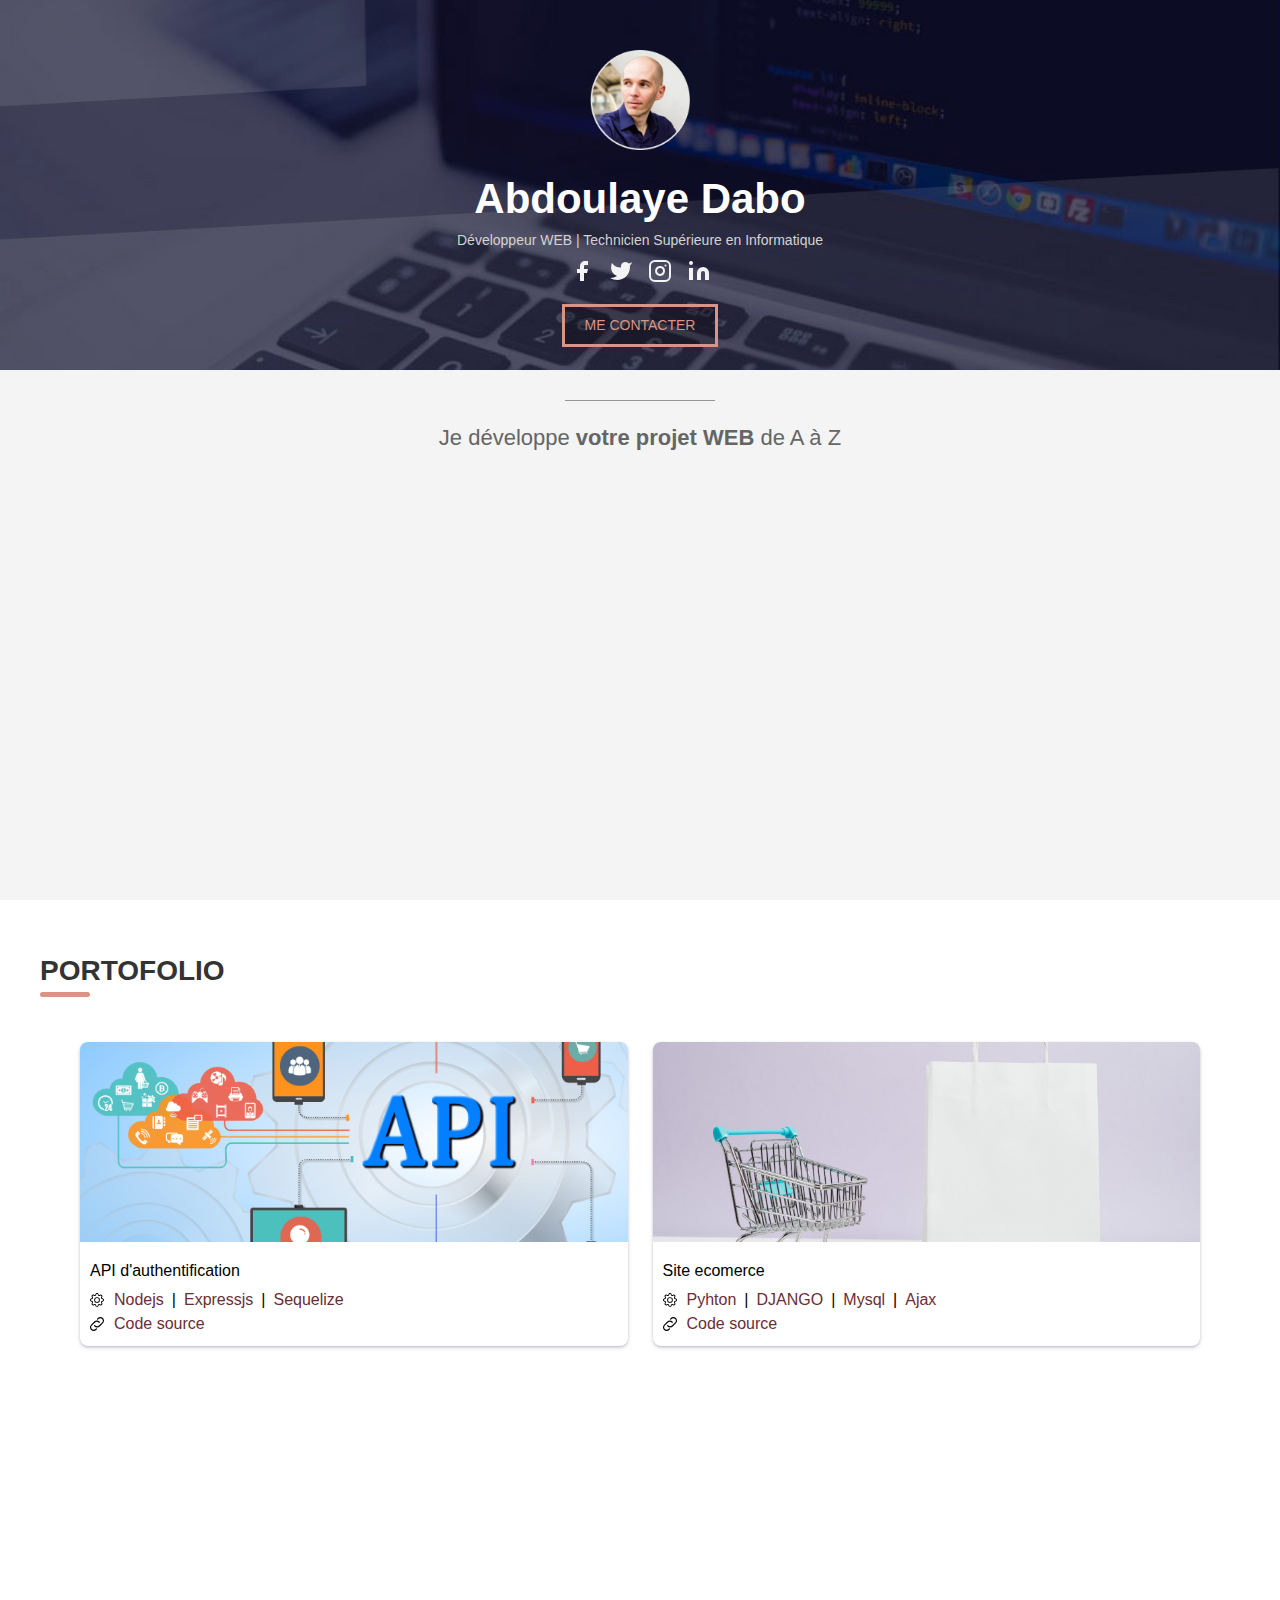
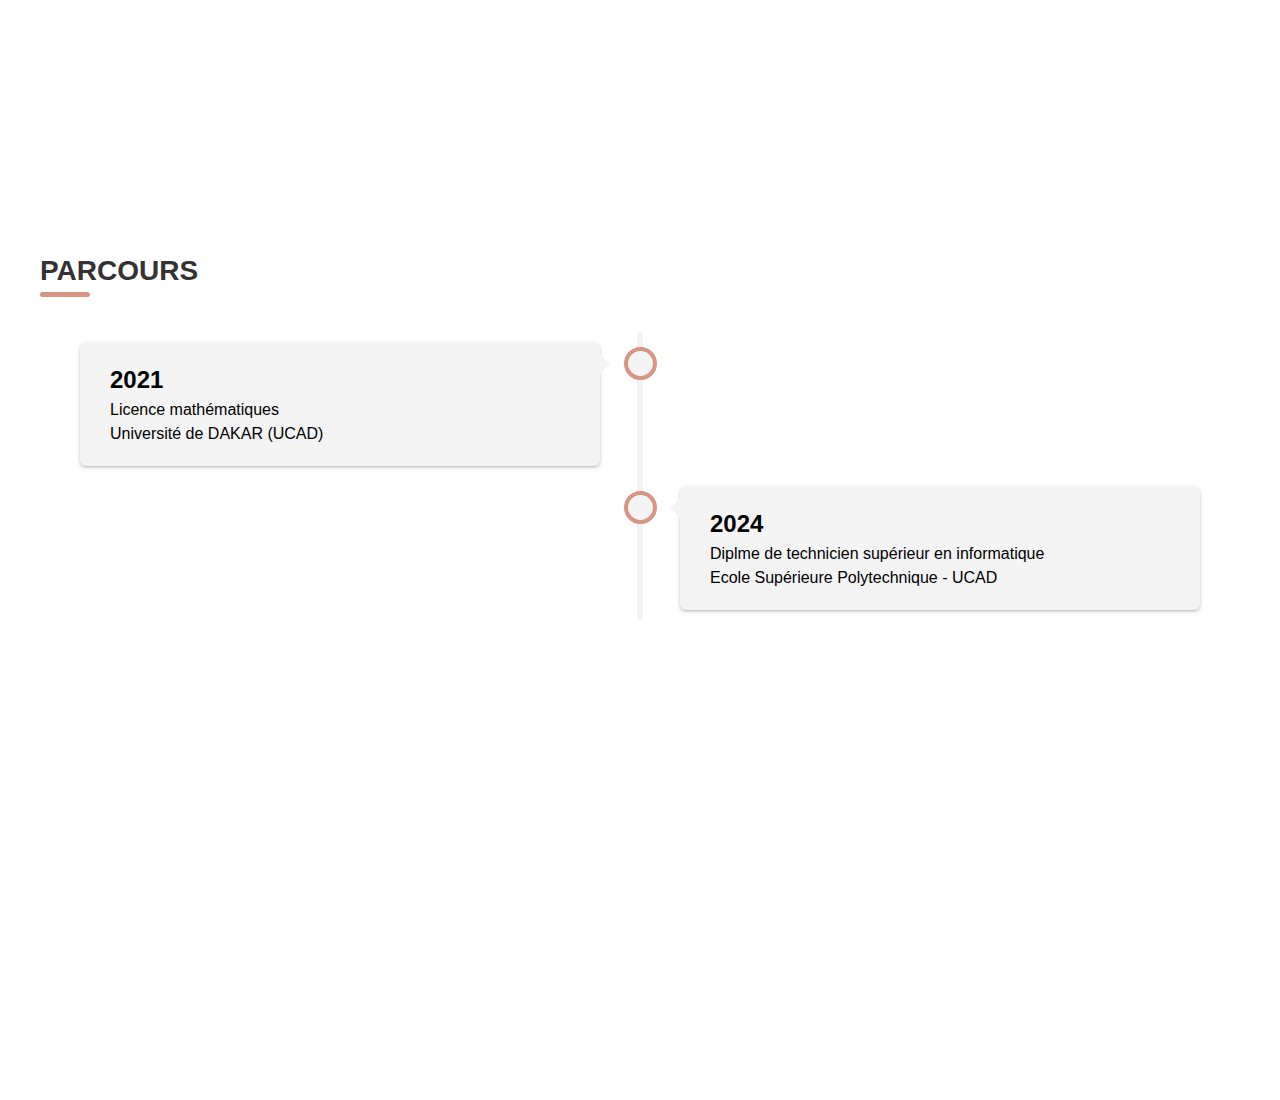
==== index.html @ 3b838804 "Initial commit" ====
<!DOCTYPE html>
<html lang="fr">

<head>
    <meta charset="UTF-8">
    <meta name="viewport" content="width=device-width, initial-scale=1.0">
    <title>Abdoulaye Dabo</title>
    <link rel="stylesheet" href="./static/css/style.css">
</head>

<body>
    <!-- COUVERTURE -->
<section id="presentation">
    <div class="cover">
        <img class="cover-profile" src="./static/images/profile.png" />
        <h2>Abdoulaye Dabo</h2>
        <p>Développeur WEB | Technicien Supérieure en Informatique</p>
        <div class="cover-link">
            <a class="link">
                <svg fill="currentColor" stroke-linecap="round" stroke-linejoin="round" stroke-width="2" class="w-5 h-5"
                    viewBox="0 0 24 24">
                    <path d="M18 2h-3a5 5 0 00-5 5v3H7v4h3v8h4v-8h3l1-4h-4V7a1 1 0 011-1h3z"></path>
                </svg>
            </a>
            <a class="link">
                <svg fill="currentColor" stroke-linecap="round" stroke-linejoin="round" stroke-width="2" class="w-5 h-5"
                    viewBox="0 0 24 24">
                    <path
                        d="M23 3a10.9 10.9 0 01-3.14 1.53 4.48 4.48 0 00-7.86 3v1A10.66 10.66 0 013 4s-4 9 5 13a11.64 11.64 0 01-7 2c9 5 20 0 20-11.5a4.5 4.5 0 00-.08-.83A7.72 7.72 0 0023 3z">
                    </path>
                </svg>
            </a>
            <a class="link">
                <svg fill="none" stroke="currentColor" stroke-linecap="round" stroke-linejoin="round" stroke-width="2"
                    class="w-5 h-5" viewBox="0 0 24 24">
                    <rect width="20" height="20" x="2" y="2" rx="5" ry="5"></rect>
                    <path d="M16 11.37A4 4 0 1112.63 8 4 4 0 0116 11.37zm1.5-4.87h.01"></path>
                </svg>
            </a>
            <a class="link">
                <svg fill="currentColor" stroke="currentColor" stroke-linecap="round" stroke-linejoin="round"
                    stroke-width="0" viewBox="0 0 24 24">
                    <path stroke="none"
                        d="M16 8a6 6 0 016 6v7h-4v-7a2 2 0 00-2-2 2 2 0 00-2 2v7h-4v-7a6 6 0 016-6zM2 9h4v12H2z"></path>
                    <circle cx="4" cy="4" r="2" stroke="none"></circle>
                </svg>
            </a>
        </div>
        <div>
            <a class="contact-button" href="mailto:abdoulayele4.dabo@ucad.edu.sn">ME
                CONTACTER</a>
        </div>
    </div>
    <div class="cover-text">
        <div class="separateur"></div>
        <p>Je développe <b>votre projet WEB</b> de A à Z</p>
    </div>
</section>

<section class="section portofolio">
    <h1>PORTOFOLIO <span class="line"></span></h1>
    <div class="card-container">
        <div class="card">
            <img  class="card-image" src="./static/images/api.png" alt="" srcset="">
            <div class="card-description">
                <p>API d'authentification</p>
                <div>
                    <svg xmlns="http://www.w3.org/2000/svg" width="16" height="16" fill="currentColor" class="bi bi-gear"
                        viewBox="0 0 16 16">
                        <path
                            d="M8 4.754a3.246 3.246 0 1 0 0 6.492 3.246 3.246 0 0 0 0-6.492zM5.754 8a2.246 2.246 0 1 1 4.492 0 2.246 2.246 0 0 1-4.492 0z" />
                        <path
                            d="M9.796 1.343c-.527-1.79-3.065-1.79-3.592 0l-.094.319a.873.873 0 0 1-1.255.52l-.292-.16c-1.64-.892-3.433.902-2.54 2.541l.159.292a.873.873 0 0 1-.52 1.255l-.319.094c-1.79.527-1.79 3.065 0 3.592l.319.094a.873.873 0 0 1 .52 1.255l-.16.292c-.892 1.64.901 3.434 2.541 2.54l.292-.159a.873.873 0 0 1 1.255.52l.094.319c.527 1.79 3.065 1.79 3.592 0l.094-.319a.873.873 0 0 1 1.255-.52l.292.16c1.64.893 3.434-.902 2.54-2.541l-.159-.292a.873.873 0 0 1 .52-1.255l.319-.094c1.79-.527 1.79-3.065 0-3.592l-.319-.094a.873.873 0 0 1-.52-1.255l.16-.292c.893-1.64-.902-3.433-2.541-2.54l-.292.159a.873.873 0 0 1-1.255-.52l-.094-.319zm-2.633.283c.246-.835 1.428-.835 1.674 0l.094.319a1.873 1.873 0 0 0 2.693 1.115l.291-.16c.764-.415 1.6.42 1.184 1.185l-.159.292a1.873 1.873 0 0 0 1.116 2.692l.318.094c.835.246.835 1.428 0 1.674l-.319.094a1.873 1.873 0 0 0-1.115 2.693l.16.291c.415.764-.42 1.6-1.185 1.184l-.291-.159a1.873 1.873 0 0 0-2.693 1.116l-.094.318c-.246.835-1.428.835-1.674 0l-.094-.319a1.873 1.873 0 0 0-2.692-1.115l-.292.16c-.764.415-1.6-.42-1.184-1.185l.159-.291A1.873 1.873 0 0 0 1.945 8.93l-.319-.094c-.835-.246-.835-1.428 0-1.674l.319-.094A1.873 1.873 0 0 0 3.06 4.377l-.16-.292c-.415-.764.42-1.6 1.185-1.184l.292.159a1.873 1.873 0 0 0 2.692-1.115l.094-.319z" />
                    </svg>
                    <ul class="">
                        <li>Nodejs</li> |
                        <li>Expressjs</li> |
                        <li>Sequelize</li>
                    </ul>
                </div>

                <div>
                    <svg xmlns="http://www.w3.org/2000/svg" id="Layer_1" data-name="Layer 1" viewBox="0 0 24 24" width="512" height="512">
                        <path
                            d="M7.835,16.17c-.23-.23-.446-.482-.641-.748-.325-.446-.227-1.072,.22-1.397,.446-.325,1.071-.227,1.397,.219,.129,.178,.274,.349,.437,.511,.803,.803,1.87,1.245,3.005,1.245s2.203-.442,3.005-1.245l5.5-5.5c1.657-1.657,1.657-4.354,0-6.011s-4.354-1.657-6.011,0l-1.058,1.058c-.391,.391-1.023,.391-1.414,0s-.391-1.023,0-1.414l1.058-1.058c2.437-2.438,6.402-2.438,8.839,0,2.437,2.437,2.437,6.402,0,8.839l-5.5,5.5c-1.18,1.181-2.75,1.831-4.419,1.831s-3.239-.65-4.418-1.83Zm-1.582,7.83c1.67,0,3.239-.65,4.419-1.831l1.058-1.058c.391-.39,.391-1.023,0-1.414-.39-.391-1.023-.39-1.414,0l-1.059,1.058c-.803,.803-1.87,1.245-3.005,1.245s-2.202-.442-3.005-1.245-1.245-1.87-1.245-3.005,.442-2.203,1.245-3.005l5.5-5.5c.803-.803,1.87-1.245,3.005-1.245s2.203,.442,3.005,1.245c.16,.161,.306,.332,.436,.51,.324,.447,.949,.547,1.397,.221,.447-.325,.546-.95,.221-1.397-.19-.262-.405-.513-.639-.747-1.181-1.182-2.751-1.832-4.42-1.832s-3.239,.65-4.419,1.831L1.834,13.331C.653,14.511,.003,16.081,.003,17.75c0,1.669,.65,3.239,1.831,4.419,1.18,1.181,2.749,1.831,4.419,1.831Z" />
                    </svg>
                    <a href="https://github.com/abdoulayeDABO/expressjs_authentication_api_starter.git">Code source</a>
                </div>
                
                
            </div>
        </div>

        <div class="card">
            <img class="card-image" src="./static/images/ecomerce.jpg" alt="" srcset="">
            <div class="card-description">
                <p>Site ecomerce</p>
                <div>
                    <svg xmlns="http://www.w3.org/2000/svg" width="16" height="16" fill="currentColor" class="bi bi-gear"
                        viewBox="0 0 16 16">
                        <path
                            d="M8 4.754a3.246 3.246 0 1 0 0 6.492 3.246 3.246 0 0 0 0-6.492zM5.754 8a2.246 2.246 0 1 1 4.492 0 2.246 2.246 0 0 1-4.492 0z" />
                        <path
                            d="M9.796 1.343c-.527-1.79-3.065-1.79-3.592 0l-.094.319a.873.873 0 0 1-1.255.52l-.292-.16c-1.64-.892-3.433.902-2.54 2.541l.159.292a.873.873 0 0 1-.52 1.255l-.319.094c-1.79.527-1.79 3.065 0 3.592l.319.094a.873.873 0 0 1 .52 1.255l-.16.292c-.892 1.64.901 3.434 2.541 2.54l.292-.159a.873.873 0 0 1 1.255.52l.094.319c.527 1.79 3.065 1.79 3.592 0l.094-.319a.873.873 0 0 1 1.255-.52l.292.16c1.64.893 3.434-.902 2.54-2.541l-.159-.292a.873.873 0 0 1 .52-1.255l.319-.094c1.79-.527 1.79-3.065 0-3.592l-.319-.094a.873.873 0 0 1-.52-1.255l.16-.292c.893-1.64-.902-3.433-2.541-2.54l-.292.159a.873.873 0 0 1-1.255-.52l-.094-.319zm-2.633.283c.246-.835 1.428-.835 1.674 0l.094.319a1.873 1.873 0 0 0 2.693 1.115l.291-.16c.764-.415 1.6.42 1.184 1.185l-.159.292a1.873 1.873 0 0 0 1.116 2.692l.318.094c.835.246.835 1.428 0 1.674l-.319.094a1.873 1.873 0 0 0-1.115 2.693l.16.291c.415.764-.42 1.6-1.185 1.184l-.291-.159a1.873 1.873 0 0 0-2.693 1.116l-.094.318c-.246.835-1.428.835-1.674 0l-.094-.319a1.873 1.873 0 0 0-2.692-1.115l-.292.16c-.764.415-1.6-.42-1.184-1.185l.159-.291A1.873 1.873 0 0 0 1.945 8.93l-.319-.094c-.835-.246-.835-1.428 0-1.674l.319-.094A1.873 1.873 0 0 0 3.06 4.377l-.16-.292c-.415-.764.42-1.6 1.185-1.184l.292.159a1.873 1.873 0 0 0 2.692-1.115l.094-.319z" />
                    </svg>
                    <ul class="">
                        <li>Pyhton</li> |
                        <li>DJANGO</li> |
                        <li>Mysql</li>|
                        <li>Ajax</li>
                    </ul>
                </div>
        
                <div>
                    <svg xmlns="http://www.w3.org/2000/svg" id="Layer_1" data-name="Layer 1" viewBox="0 0 24 24" width="512"
                        height="512">
                        <path
                            d="M7.835,16.17c-.23-.23-.446-.482-.641-.748-.325-.446-.227-1.072,.22-1.397,.446-.325,1.071-.227,1.397,.219,.129,.178,.274,.349,.437,.511,.803,.803,1.87,1.245,3.005,1.245s2.203-.442,3.005-1.245l5.5-5.5c1.657-1.657,1.657-4.354,0-6.011s-4.354-1.657-6.011,0l-1.058,1.058c-.391,.391-1.023,.391-1.414,0s-.391-1.023,0-1.414l1.058-1.058c2.437-2.438,6.402-2.438,8.839,0,2.437,2.437,2.437,6.402,0,8.839l-5.5,5.5c-1.18,1.181-2.75,1.831-4.419,1.831s-3.239-.65-4.418-1.83Zm-1.582,7.83c1.67,0,3.239-.65,4.419-1.831l1.058-1.058c.391-.39,.391-1.023,0-1.414-.39-.391-1.023-.39-1.414,0l-1.059,1.058c-.803,.803-1.87,1.245-3.005,1.245s-2.202-.442-3.005-1.245-1.245-1.87-1.245-3.005,.442-2.203,1.245-3.005l5.5-5.5c.803-.803,1.87-1.245,3.005-1.245s2.203,.442,3.005,1.245c.16,.161,.306,.332,.436,.51,.324,.447,.949,.547,1.397,.221,.447-.325,.546-.95,.221-1.397-.19-.262-.405-.513-.639-.747-1.181-1.182-2.751-1.832-4.42-1.832s-3.239,.65-4.419,1.831L1.834,13.331C.653,14.511,.003,16.081,.003,17.75c0,1.669,.65,3.239,1.831,4.419,1.18,1.181,2.749,1.831,4.419,1.831Z" />
                    </svg>
                    <a href="">Code source</a>
                </div>
        
        
            </div>
        </div>

    </div>
</section>


<section class="section">
    <h1>PARCOURS <span class="line"></span></h1>
    <div class="timeline parcours">
        <div class="container left">
            <div class="content">
                <h2>2021</h2>
                <p>Licence mathématiques</p>
                <p>Université de DAKAR (UCAD)</p>
            </div>
        </div>
        <div class="container right">
            <div class="content">
                <h2>2024</h2>
                <p>Diplme de technicien supérieur en informatique </p>
                <p>Ecole Supérieure Polytechnique - UCAD</p>
            </div>
        </div>
    </div>
</section>


    <script src="./static/js/script.js"></script>

</body>

</html>
---- static/css/style.css ----
* {
    box-sizing: border-box;
    margin: 0px;
    padding: 0px;
}

li {
    list-style-type: none;
}

a {
    text-decoration: none;
    ;
}

:root {
    --color1: #D89584;
    --color2: #F4F4F4;
    --color3: #B30089;
    --color4: #6a2e35;
}

body {
    margin: 0;
    font-family: Arial;
    line-height: 1.5;
}

#presentation {
    background-color: var(--color2);
    min-height: 100vh;
}

div.cover {
    background: url(../images/cover_overlay.png) no-repeat center/100% 100%, url(../images/cover.jpg) no-repeat center/cover;
    height: 370px;
    position: relative;
    text-align: center;
}

img.cover-profile {
    height: 100px;
    margin-top: 50px;
}

.cover h2 {
    color: white;
    text-align: center;
    font-size: 42px;
    margin-top: 10px;
    margin-bottom: 0px;
}

div.cover p {
    color: lightgray;
    text-align: center;
    /* margin-top: 8px; */
    font-size: 14px;
}


div.cover-contact {
    /* background-color: #FF000080; */
    position: absolute;
    top: 20px;
    left: 10px;
    border-left: 4px solid var(--color1);
    padding-left: 8px;
}

div.cover-contact p {
    text-align: left;
    margin-top: 0px;
    margin-bottom: 0px;
}

div.cover-contact p:first-child {
    margin-bottom: 14px;
}

div.cover-contact * {
    color: white;
    font-size: 14px;
}

a.contact-button {
    color: var(--color1);
    border: 3px solid var(--color1);
    padding: 8px 20px;
    text-decoration: none;
    background-color: #00000040;
    display: inline-block;
    margin-top: 14px;
    font-size: 14px;
}

a.contact-button:hover {
    color: white;
    border: 3px solid white;
}



div.separateur {
    background-color: #979797;
    height: 1px;
    width: 150px;
    position: relative;
    left: 50%;
    margin-left: -75px;
    margin-bottom: 20px;
}

div.cover-text {
    padding-left: 40px;
    padding-right: 40px;
    padding-top: 30px;
    padding-bottom: 30px;
    overflow: auto;
}

div.cover-text p {
    font-size: 22px;
    color: #656565;
    text-align: center;
    max-width: 450px;
    margin-left: auto;
    margin-right: auto;
}

.cover-link {
    justify-content: center;
    gap: 15px;
    display: flex;
    margin-top: 8px;
}

.link svg {
    height: 24px;
    width: 24px;
    color: var(--color2);
}


.section {
    padding-left: 40px;
    padding-right: 40px;
    padding-top: 50px;
    padding-bottom: 30px;
    min-height: 100vh;
}

/* section portofolio */
section h1 {
    font-size: 28px;
    font-weight: bold;
    position: relative;
    color: #333;
    text-align: left;
    margin-bottom: 40px;
}

section .line {
    position: absolute;
    height: 5px;
    width: 50px;
    background-color: var(--color1);
    left: 0px;
    bottom: -5px;
    border-radius: 4px;
}

.card-container {
    display: flex;
    flex-direction: row;
    align-items: center;
    justify-content: center;
    gap: 25px;
    padding: 10px 40px;
}

.card {
    border-radius: 8px;
    box-shadow: rgba(50, 50, 93, 0.25) 0px 2px 5px -1px, rgba(0, 0, 0, 0.3) 0px 1px 3px -1px;
    overflow: hidden;
    flex: 1 1 50%;
}

.card-image {
    width: 100%;
    height: 200px;
    object-fit: cover;
}

.card-description {
    padding: 10px;
}

.card-description div {
    display: flex;
    align-items: center;
    gap: 10px;
}

.card-description p {
    margin-bottom: 5px;
}

.card-description ul {
    display: flex;
    gap: 8px;
}

.card-description ul li {
    color: var(--color4)
}

.card-description a {
    color: var(--color4);
    transition: all ease-in-out 0.2s;
}

svg {
    height: 14px;
    width: 14px;
}

/* section parcours*/

/* The actual timeline (the vertical ruler) */
.timeline {
    position: relative;
    max-width: 1200px;
    margin: 0 auto;
}

/* The actual timeline (the vertical ruler) */
.timeline::after {
    content: '';
    position: absolute;
    width: 6px;
    background-color: var(--color2);
    top: 0;
    bottom: 0;
    left: 50%;
    margin-left: -3px;
}

/* Container around content */
.container {
    padding: 10px 40px;
    position: relative;
    background-color: inherit;
    width: 50%;
}

/* The circles on the timeline */
.container::after {
    content: '';
    position: absolute;
    width: 25px;
    height: 25px;
    right: -17px;
    background-color: var(--color2);
    border: 4px solid var(--color1);
    top: 15px;
    border-radius: 50%;
    z-index: 1;
}

/* Place the container to the left */
.left {
    left: 0;
}

/* Place the container to the right */
.right {
    left: 50%;
}

/* Add arrows to the left container (pointing right) */
.left::before {
    content: " ";
    height: 0;
    position: absolute;
    top: 22px;
    width: 0;
    z-index: 1;
    right: 30px;
    border: medium solid var(--color2);
    border-width: 10px 0 10px 10px;
    border-color: transparent transparent transparent var(--color2);
}

/* Add arrows to the right container (pointing left) */
.right::before {
    content: " ";
    height: 0;
    position: absolute;
    top: 22px;
    width: 0;
    z-index: 1;
    left: 30px;
    border: medium solid var(--color2);
    border-width: 10px 10px 10px 0;
    border-color: transparent var(--color2) transparent transparent;
}

/* Fix the circle for containers on the right side */
.right::after {
    left: -16px;
}

/* The actual content */
.content {
    padding: 20px 30px;
    background-color: var(--color2);
    position: relative;
    border-radius: 6px;
    box-shadow: rgba(50, 50, 93, 0.25) 0px 2px 5px -1px, rgba(0, 0, 0, 0.3) 0px 1px 3px -1px;
}

/* Media queries - Responsive timeline on screens less than 600px wide */
@media screen and (max-width: 600px) {

    /* section parcours */
    /* Place the timelime to the left */
    .timeline::after {
        left: 31px;
    }

    /* Full-width containers */
    .container {
        width: 100%;
        padding-left: 70px;
        padding-right: 0px;
    }

    /* Make sure that all arrows are pointing leftwards */
    .container::before {
        left: 60px;
        border: medium solid var(--color2);
        border-width: 10px 10px 10px 0;
        border-color: transparent var(--color2) transparent transparent;
    }

    /* Make sure all circles are at the same spot */
    .left::after,
    .right::after {
        left: 15px;
    }

    /* Make all right containers behave like the left ones */
    .right {
        left: 0%;
    }
}


/* Media queries - Responsive timeline on screens less than 768px wide */
@media screen and (max-width: 768px) {

    /* section portofolio */
    .card-container {
        display: flex;
        flex-direction: column;
        padding: 10px 10px;
    }

    .card {
        width: 100%;
    }

}
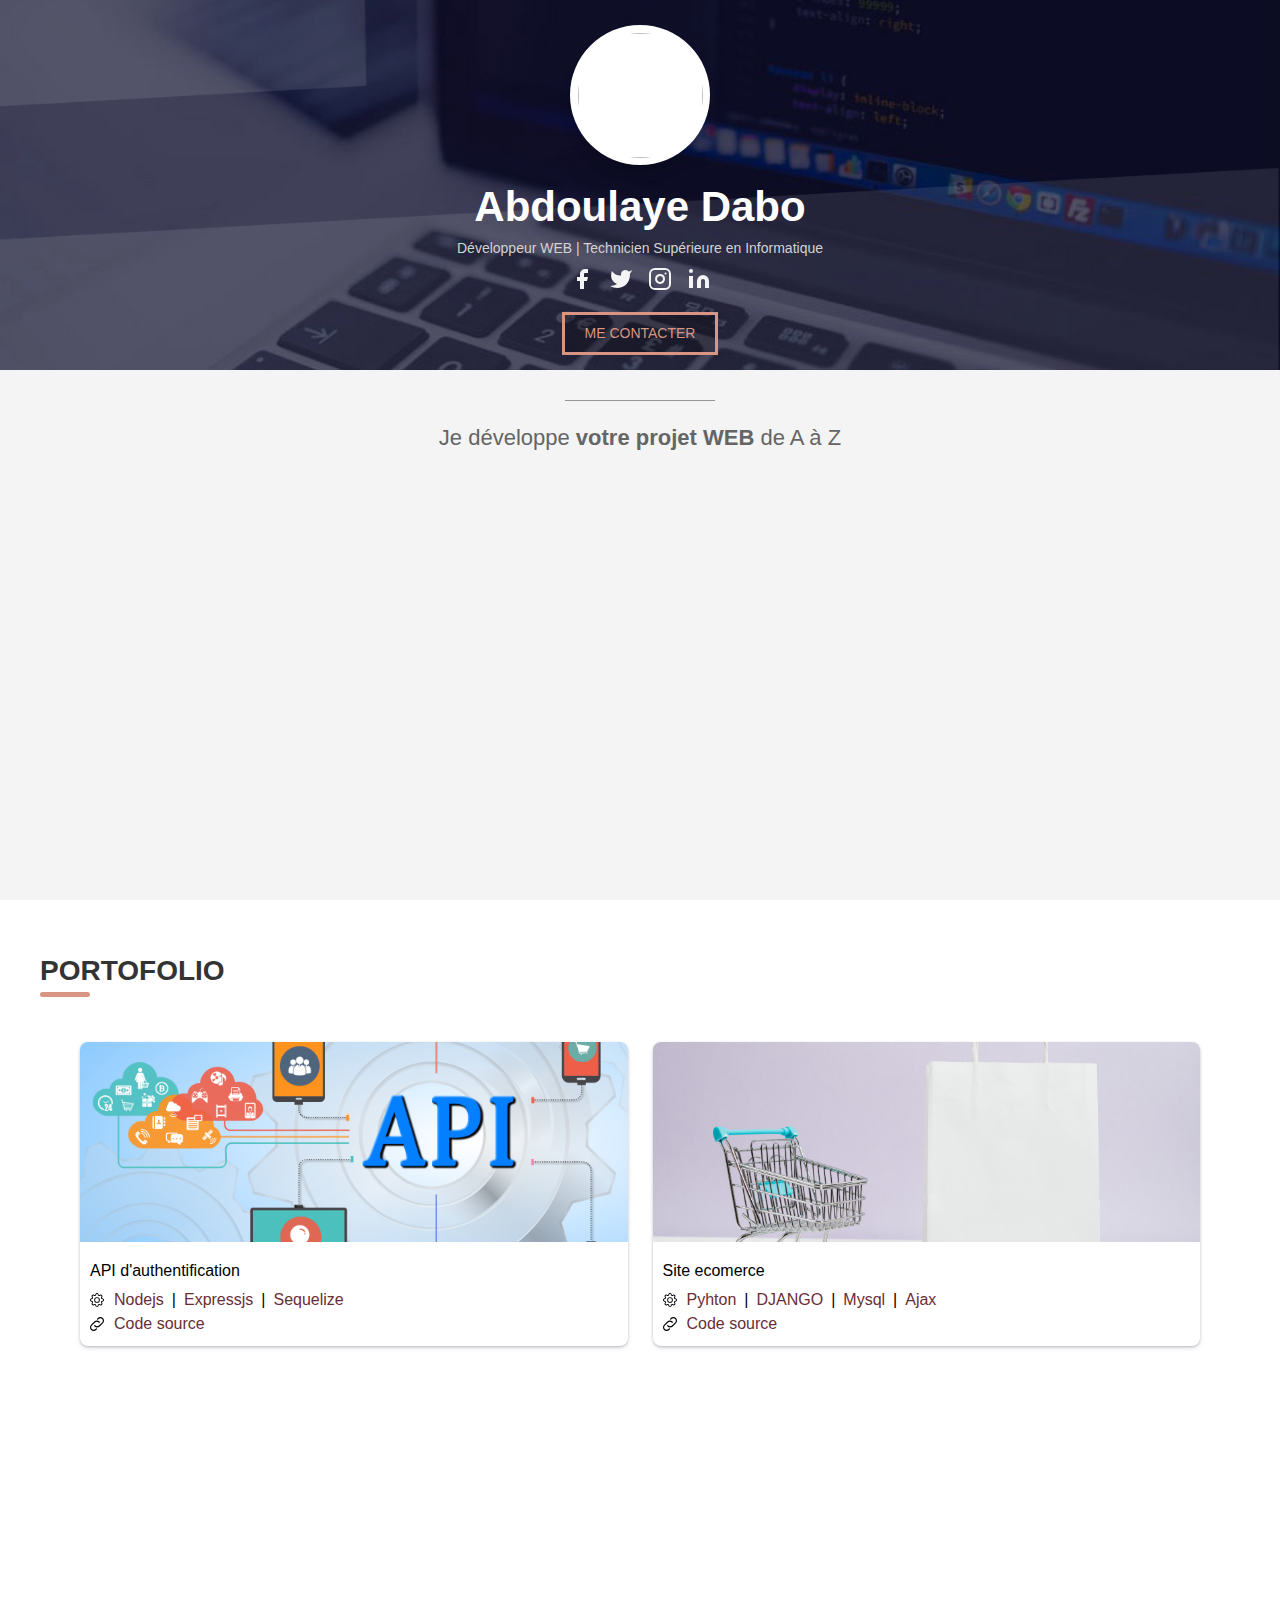
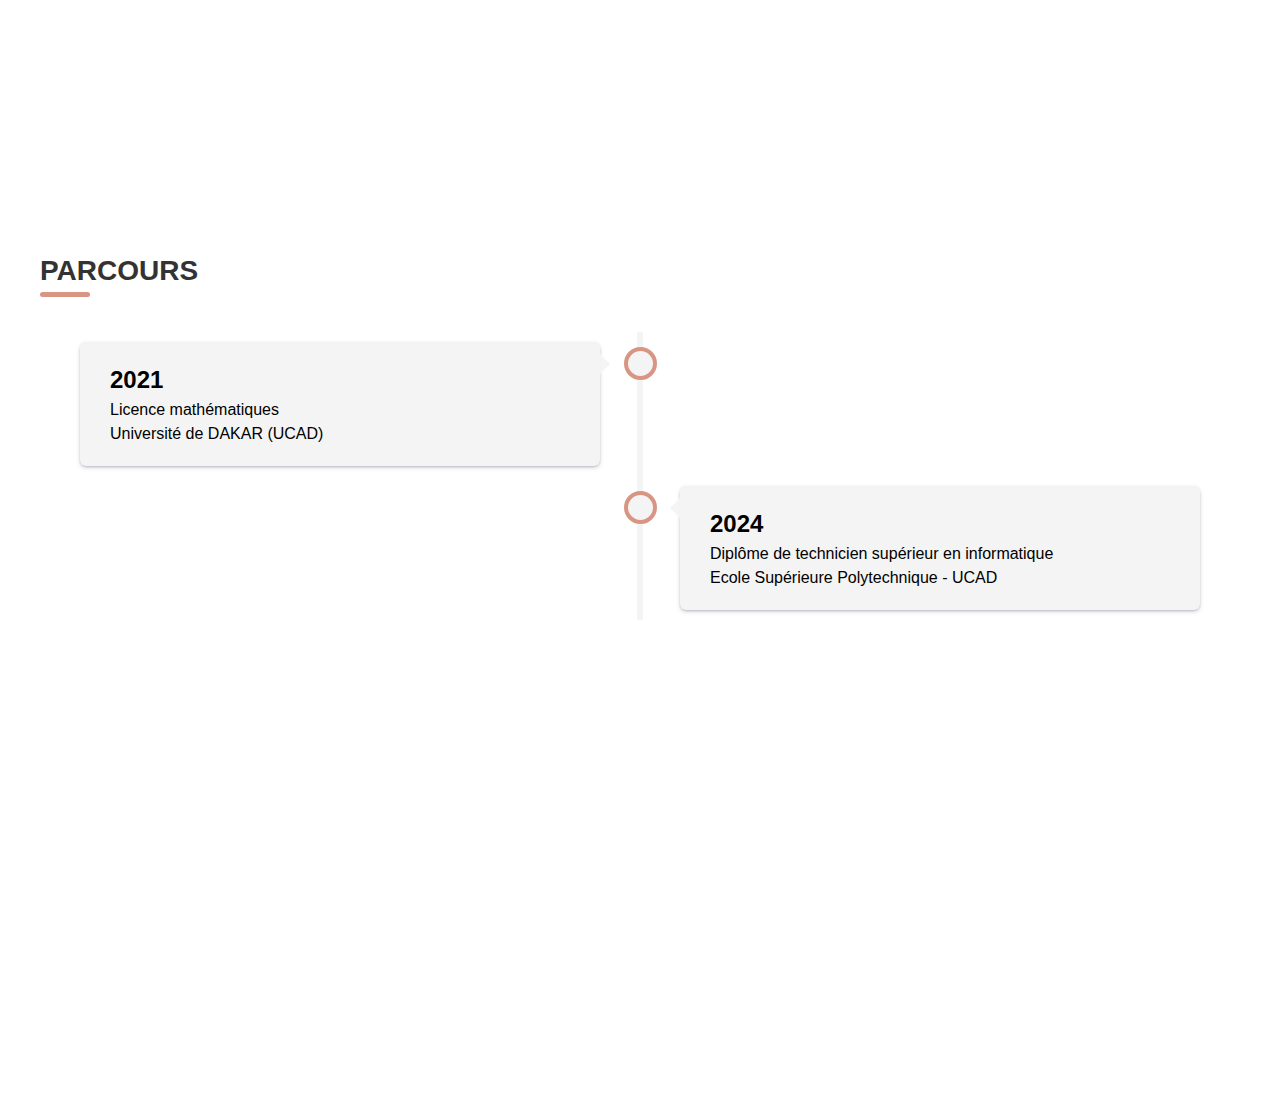
==== commit 4e368324: "Initial commit" ====
--- a/index.html
+++ b/index.html
@@ -12,7 +12,9 @@
     <!-- COUVERTURE -->
 <section id="presentation">
     <div class="cover">
-        <img class="cover-profile" src="./static/images/profile.png" />
+        <div class="cover-profile">
+            <img src="./static/images/profile.jpg" />
+        </div>
         <h2>Abdoulaye Dabo</h2>
         <p>Développeur WEB | Technicien Supérieure en Informatique</p>
         <div class="cover-link">
@@ -141,7 +143,7 @@
         <div class="container right">
             <div class="content">
                 <h2>2024</h2>
-                <p>Diplme de technicien supérieur en informatique </p>
+                <p>Diplôme de technicien supérieur en informatique </p>
                 <p>Ecole Supérieure Polytechnique - UCAD</p>
             </div>
         </div>
--- a/static/css/style.css
+++ b/static/css/style.css
@@ -38,9 +38,22 @@
     text-align: center;
 }
 
-img.cover-profile {
-    height: 100px;
-    margin-top: 50px;
+div.cover-profile {
+    height: 140px;
+    width: 140px;
+    border-radius: 50%;
+    margin-top: 25px;
+    display: inline-block;
+    padding: 0.5rem;
+    background-color: #ffffff;
+    box-shadow: 0 10px 15px -3px rgba(0, 0, 0, 0.1), 0 4px 6px -2px rgba(0, 0, 0, 0.05);
+
+}
+
+div.cover-profile>img {
+    height: 125px;
+    width: 125px;
+    border-radius: 50%;
 }
 
 .cover h2 {
@@ -371,5 +384,4 @@
         width: 100%;
     }
 
-}
-
+}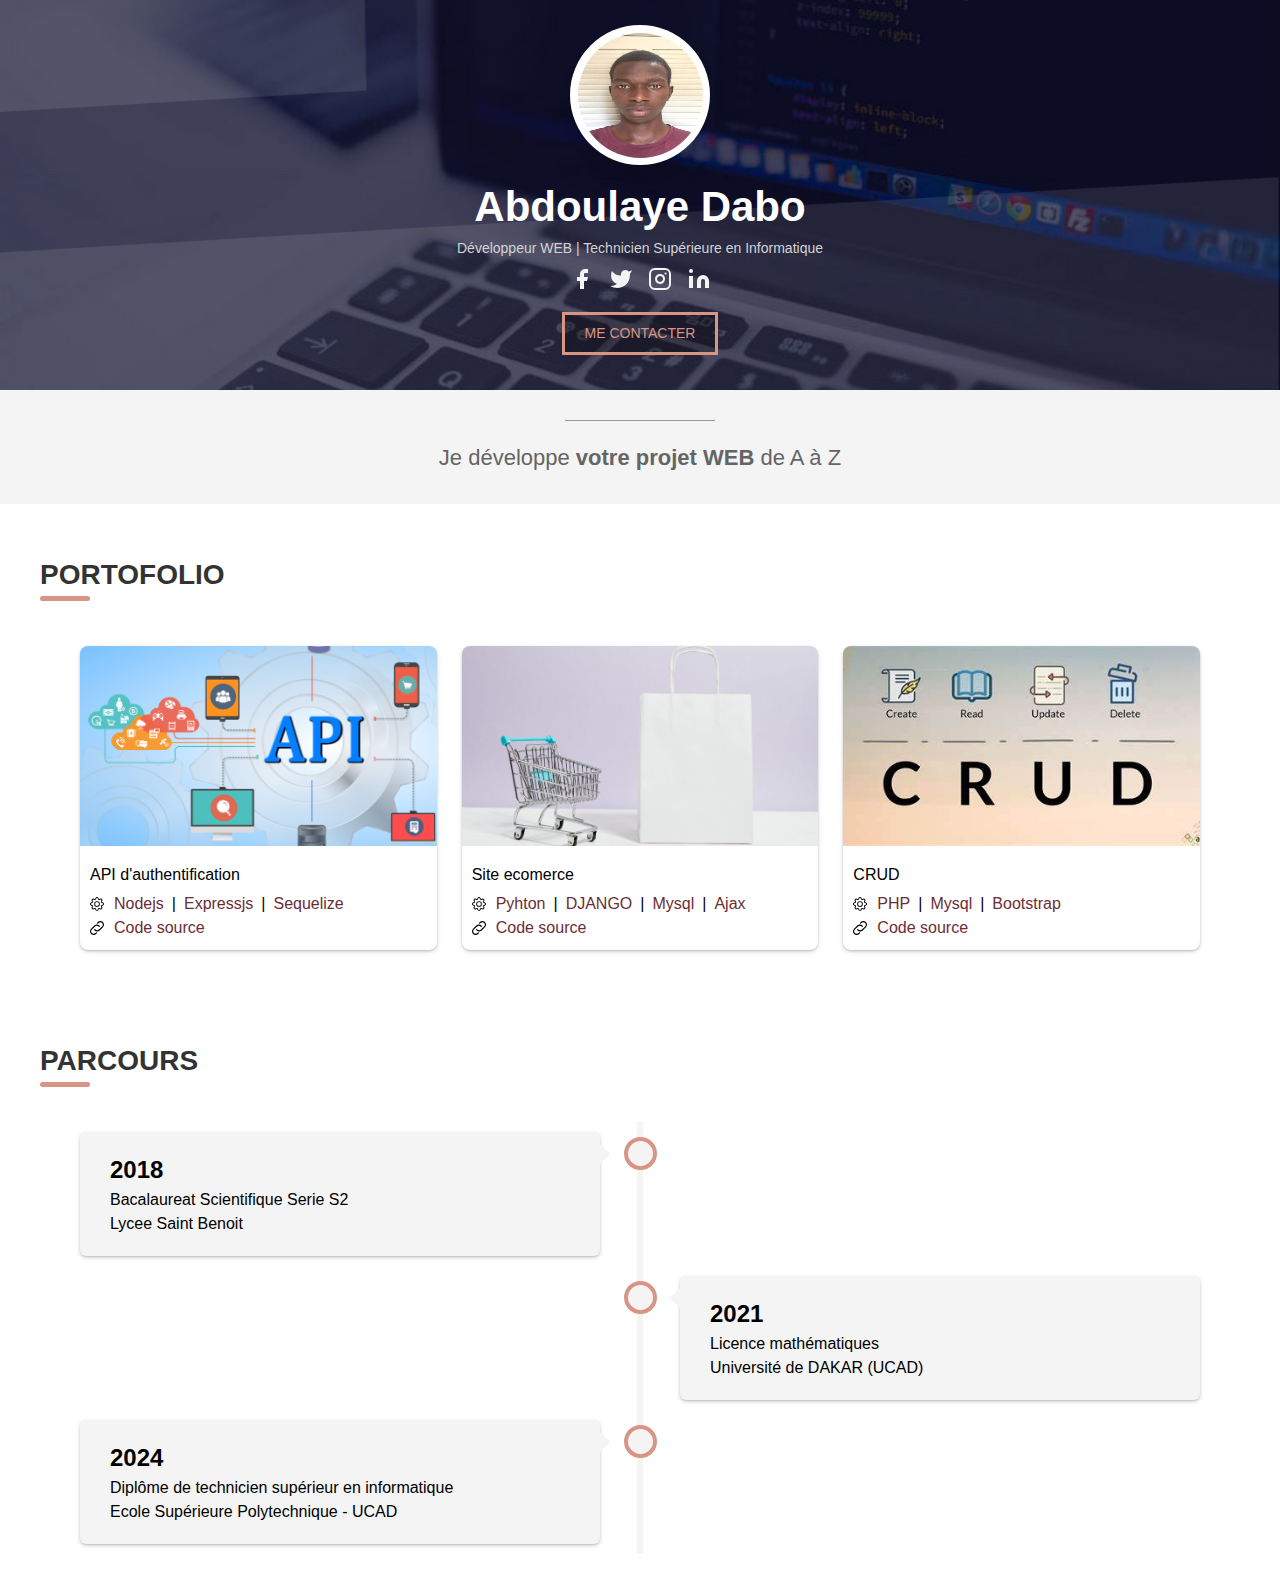
==== commit a4543eeb: "commit2" ====
--- a/index.html
+++ b/index.html
@@ -126,6 +126,38 @@
             </div>
         </div>
 
+        <div class="card">
+            <img class="card-image" src="./static/images/crud.jpeg" alt="" srcset="">
+            <div class="card-description">
+                <p>CRUD</p>
+                <div>
+                    <svg xmlns="http://www.w3.org/2000/svg" width="16" height="16" fill="currentColor" class="bi bi-gear"
+                        viewBox="0 0 16 16">
+                        <path
+                            d="M8 4.754a3.246 3.246 0 1 0 0 6.492 3.246 3.246 0 0 0 0-6.492zM5.754 8a2.246 2.246 0 1 1 4.492 0 2.246 2.246 0 0 1-4.492 0z" />
+                        <path
+                            d="M9.796 1.343c-.527-1.79-3.065-1.79-3.592 0l-.094.319a.873.873 0 0 1-1.255.52l-.292-.16c-1.64-.892-3.433.902-2.54 2.541l.159.292a.873.873 0 0 1-.52 1.255l-.319.094c-1.79.527-1.79 3.065 0 3.592l.319.094a.873.873 0 0 1 .52 1.255l-.16.292c-.892 1.64.901 3.434 2.541 2.54l.292-.159a.873.873 0 0 1 1.255.52l.094.319c.527 1.79 3.065 1.79 3.592 0l.094-.319a.873.873 0 0 1 1.255-.52l.292.16c1.64.893 3.434-.902 2.54-2.541l-.159-.292a.873.873 0 0 1 .52-1.255l.319-.094c1.79-.527 1.79-3.065 0-3.592l-.319-.094a.873.873 0 0 1-.52-1.255l.16-.292c.893-1.64-.902-3.433-2.541-2.54l-.292.159a.873.873 0 0 1-1.255-.52l-.094-.319zm-2.633.283c.246-.835 1.428-.835 1.674 0l.094.319a1.873 1.873 0 0 0 2.693 1.115l.291-.16c.764-.415 1.6.42 1.184 1.185l-.159.292a1.873 1.873 0 0 0 1.116 2.692l.318.094c.835.246.835 1.428 0 1.674l-.319.094a1.873 1.873 0 0 0-1.115 2.693l.16.291c.415.764-.42 1.6-1.185 1.184l-.291-.159a1.873 1.873 0 0 0-2.693 1.116l-.094.318c-.246.835-1.428.835-1.674 0l-.094-.319a1.873 1.873 0 0 0-2.692-1.115l-.292.16c-.764.415-1.6-.42-1.184-1.185l.159-.291A1.873 1.873 0 0 0 1.945 8.93l-.319-.094c-.835-.246-.835-1.428 0-1.674l.319-.094A1.873 1.873 0 0 0 3.06 4.377l-.16-.292c-.415-.764.42-1.6 1.185-1.184l.292.159a1.873 1.873 0 0 0 2.692-1.115l.094-.319z" />
+                    </svg>
+                    <ul class="">
+                        <li>PHP</li> |
+                        <li>Mysql</li>|
+                        <li>Bootstrap</li>
+                    </ul>
+                </div>
+        
+                <div>
+                    <svg xmlns="http://www.w3.org/2000/svg" id="Layer_1" data-name="Layer 1" viewBox="0 0 24 24" width="512"
+                        height="512">
+                        <path
+                            d="M7.835,16.17c-.23-.23-.446-.482-.641-.748-.325-.446-.227-1.072,.22-1.397,.446-.325,1.071-.227,1.397,.219,.129,.178,.274,.349,.437,.511,.803,.803,1.87,1.245,3.005,1.245s2.203-.442,3.005-1.245l5.5-5.5c1.657-1.657,1.657-4.354,0-6.011s-4.354-1.657-6.011,0l-1.058,1.058c-.391,.391-1.023,.391-1.414,0s-.391-1.023,0-1.414l1.058-1.058c2.437-2.438,6.402-2.438,8.839,0,2.437,2.437,2.437,6.402,0,8.839l-5.5,5.5c-1.18,1.181-2.75,1.831-4.419,1.831s-3.239-.65-4.418-1.83Zm-1.582,7.83c1.67,0,3.239-.65,4.419-1.831l1.058-1.058c.391-.39,.391-1.023,0-1.414-.39-.391-1.023-.39-1.414,0l-1.059,1.058c-.803,.803-1.87,1.245-3.005,1.245s-2.202-.442-3.005-1.245-1.245-1.87-1.245-3.005,.442-2.203,1.245-3.005l5.5-5.5c.803-.803,1.87-1.245,3.005-1.245s2.203,.442,3.005,1.245c.16,.161,.306,.332,.436,.51,.324,.447,.949,.547,1.397,.221,.447-.325,.546-.95,.221-1.397-.19-.262-.405-.513-.639-.747-1.181-1.182-2.751-1.832-4.42-1.832s-3.239,.65-4.419,1.831L1.834,13.331C.653,14.511,.003,16.081,.003,17.75c0,1.669,.65,3.239,1.831,4.419,1.18,1.181,2.749,1.831,4.419,1.831Z" />
+                    </svg>
+                    <a href="">Code source</a>
+                </div>
+        
+        
+            </div>
+        </div>
+
     </div>
 </section>
 
@@ -135,12 +167,19 @@
     <div class="timeline parcours">
         <div class="container left">
             <div class="content">
+                <h2>2018</h2>
+                <p>Bacalaureat Scientifique Serie S2</p>
+                <p>Lycee Saint Benoit</p>
+            </div>
+        </div>
+        <div class="container right">
+            <div class="content">
                 <h2>2021</h2>
                 <p>Licence mathématiques</p>
                 <p>Université de DAKAR (UCAD)</p>
             </div>
         </div>
-        <div class="container right">
+        <div class="container left">
             <div class="content">
                 <h2>2024</h2>
                 <p>Diplôme de technicien supérieur en informatique </p>
--- a/static/css/style.css
+++ b/static/css/style.css
@@ -28,12 +28,12 @@
 
 #presentation {
     background-color: var(--color2);
-    min-height: 100vh;
+    /* min-height: 100vh; */
 }
 
 div.cover {
     background: url(../images/cover_overlay.png) no-repeat center/100% 100%, url(../images/cover.jpg) no-repeat center/cover;
-    height: 370px;
+    height: 390px;
     position: relative;
     text-align: center;
 }
@@ -160,7 +160,7 @@
     padding-right: 40px;
     padding-top: 50px;
     padding-bottom: 30px;
-    min-height: 100vh;
+    /* min-height: 100vh; */
 }
 
 /* section portofolio */
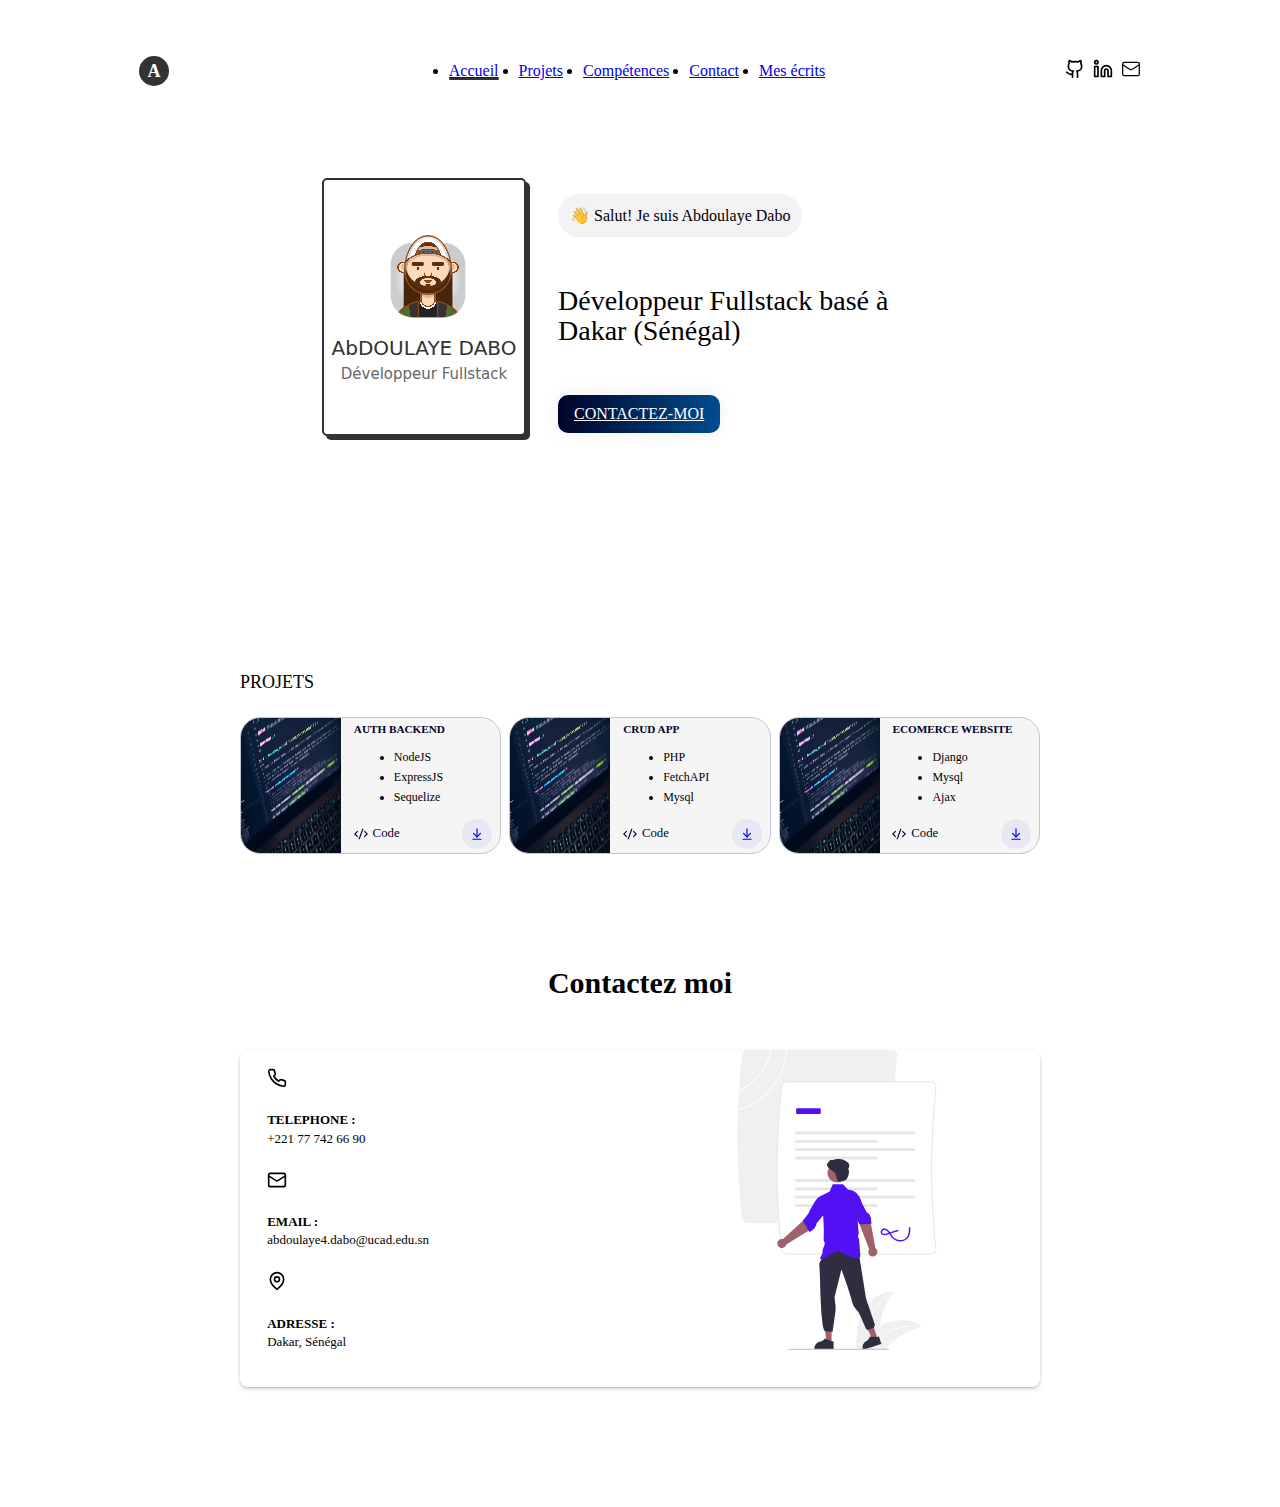
==== commit 7039a4c5: "V1" ====
--- a/index.html
+++ b/index.html
@@ -1,197 +1,389 @@
 <!DOCTYPE html>
-<html lang="fr">
-
+<html lang="en">
 <head>
     <meta charset="UTF-8">
     <meta name="viewport" content="width=device-width, initial-scale=1.0">
-    <title>Abdoulaye Dabo</title>
-    <link rel="stylesheet" href="./static/css/style.css">
+    <!-- font -->
+    <link rel="preconnect" href="https://fonts.googleapis.com">
+    <link rel="preconnect" href="https://fonts.gstatic.com" crossorigin>
+    <link href="https://fonts.googleapis.com/css2?family=Poppins:ital,wght@0,500;0,700;1,400&display=swap" rel="stylesheet">   
+    <link
+        href="https://fonts.googleapis.com/css2?family=Roboto:ital,wght@0,100;0,300;0,400;0,500;0,700;0,900;1,100;1,300;1,400;1,500;1,700;1,900&display=swap"
+        rel="stylesheet">
+    <!-- css -->
+    <link rel="stylesheet" href="app.min.css">
+    <title>⚡ Abdoulaye-Dabo ⚡</title>
 </head>
-
 <body>
-    <!-- COUVERTURE -->
-<section id="presentation">
-    <div class="cover">
-        <div class="cover-profile">
-            <img src="./static/images/profile.jpg" />
+    <header>
+        <h1>A</h1>
+        <ul>
+            <li class="active"><a href="#">Accueil</a></li>
+            <li><a href="#projets">Projets</a></li>
+            <li><a href="#competences">Compétences</a></li>
+            <li><a href="#contact">Contact</a></li>
+            <li><a href="./cours/index.html">Mes écrits</a></li>
+        </ul>
+        <div class="social-ink">
+            <div>
+                <svg xmlns="http://www.w3.org/2000/svg" width="24" height="24" viewBox="0 0 24 24" fill="none" stroke="currentColor"
+                    stroke-width="2" stroke-linecap="round" stroke-linejoin="round" class="lucide lucide-github">
+                    <path
+                        d="M15 22v-4a4.8 4.8 0 0 0-1-3.5c3 0 6-2 6-5.5.08-1.25-.27-2.48-1-3.5.28-1.15.28-2.35 0-3.5 0 0-1 0-3 1.5-2.64-.5-5.36-.5-8 0C6 2 5 2 5 2c-.3 1.15-.3 2.35 0 3.5A5.403 5.403 0 0 0 4 9c0 3.5 3 5.5 6 5.5-.39.49-.68 1.05-.85 1.65-.17.6-.22 1.23-.15 1.85v4" />
+                    <path d="M9 18c-4.51 2-5-2-7-2" />
+                </svg>
+            </div>
+
+            <div>
+                <svg xmlns="http://www.w3.org/2000/svg" width="24" height="24" viewBox="0 0 24 24" fill="none" stroke="currentColor"
+                    stroke-width="2" stroke-linecap="round" stroke-linejoin="round" class="lucide lucide-linkedin">
+                    <path d="M16 8a6 6 0 0 1 6 6v7h-4v-7a2 2 0 0 0-2-2 2 2 0 0 0-2 2v7h-4v-7a6 6 0 0 1 6-6z" />
+                    <rect width="4" height="12" x="2" y="9" />
+                    <circle cx="4" cy="4" r="2" />
+                </svg>
+            </div>
+
+            <div>
+                <svg xmlns="http://www.w3.org/2000/svg" width="32" height="32" viewBox="0 0 24 24" fill="none" stroke="currentColor"
+                    stroke-width="1.5" stroke-linecap="round" stroke-linejoin="round" class="lucide lucide-mail">
+                    <rect width="20" height="16" x="2" y="4" rx="2" />
+                    <path d="m22 7-8.97 5.7a1.94 1.94 0 0 1-2.06 0L2 7" />
+                </svg>
+            </div>
         </div>
-        <h2>Abdoulaye Dabo</h2>
-        <p>Développeur WEB | Technicien Supérieure en Informatique</p>
-        <div class="cover-link">
-            <a class="link">
-                <svg fill="currentColor" stroke-linecap="round" stroke-linejoin="round" stroke-width="2" class="w-5 h-5"
-                    viewBox="0 0 24 24">
-                    <path d="M18 2h-3a5 5 0 00-5 5v3H7v4h3v8h4v-8h3l1-4h-4V7a1 1 0 011-1h3z"></path>
-                </svg>
-            </a>
-            <a class="link">
-                <svg fill="currentColor" stroke-linecap="round" stroke-linejoin="round" stroke-width="2" class="w-5 h-5"
-                    viewBox="0 0 24 24">
-                    <path
-                        d="M23 3a10.9 10.9 0 01-3.14 1.53 4.48 4.48 0 00-7.86 3v1A10.66 10.66 0 013 4s-4 9 5 13a11.64 11.64 0 01-7 2c9 5 20 0 20-11.5a4.5 4.5 0 00-.08-.83A7.72 7.72 0 0023 3z">
-                    </path>
-                </svg>
-            </a>
-            <a class="link">
-                <svg fill="none" stroke="currentColor" stroke-linecap="round" stroke-linejoin="round" stroke-width="2"
-                    class="w-5 h-5" viewBox="0 0 24 24">
-                    <rect width="20" height="20" x="2" y="2" rx="5" ry="5"></rect>
-                    <path d="M16 11.37A4 4 0 1112.63 8 4 4 0 0116 11.37zm1.5-4.87h.01"></path>
-                </svg>
-            </a>
-            <a class="link">
-                <svg fill="currentColor" stroke="currentColor" stroke-linecap="round" stroke-linejoin="round"
-                    stroke-width="0" viewBox="0 0 24 24">
-                    <path stroke="none"
-                        d="M16 8a6 6 0 016 6v7h-4v-7a2 2 0 00-2-2 2 2 0 00-2 2v7h-4v-7a6 6 0 016-6zM2 9h4v12H2z"></path>
-                    <circle cx="4" cy="4" r="2" stroke="none"></circle>
-                </svg>
-            </a>
-        </div>
-        <div>
-            <a class="contact-button" href="mailto:abdoulayele4.dabo@ucad.edu.sn">ME
-                CONTACTER</a>
-        </div>
-    </div>
-    <div class="cover-text">
-        <div class="separateur"></div>
-        <p>Je développe <b>votre projet WEB</b> de A à Z</p>
-    </div>
-</section>
-
-<section class="section portofolio">
-    <h1>PORTOFOLIO <span class="line"></span></h1>
-    <div class="card-container">
-        <div class="card">
-            <img  class="card-image" src="./static/images/api.png" alt="" srcset="">
-            <div class="card-description">
-                <p>API d'authentification</p>
-                <div>
-                    <svg xmlns="http://www.w3.org/2000/svg" width="16" height="16" fill="currentColor" class="bi bi-gear"
-                        viewBox="0 0 16 16">
-                        <path
-                            d="M8 4.754a3.246 3.246 0 1 0 0 6.492 3.246 3.246 0 0 0 0-6.492zM5.754 8a2.246 2.246 0 1 1 4.492 0 2.246 2.246 0 0 1-4.492 0z" />
-                        <path
-                            d="M9.796 1.343c-.527-1.79-3.065-1.79-3.592 0l-.094.319a.873.873 0 0 1-1.255.52l-.292-.16c-1.64-.892-3.433.902-2.54 2.541l.159.292a.873.873 0 0 1-.52 1.255l-.319.094c-1.79.527-1.79 3.065 0 3.592l.319.094a.873.873 0 0 1 .52 1.255l-.16.292c-.892 1.64.901 3.434 2.541 2.54l.292-.159a.873.873 0 0 1 1.255.52l.094.319c.527 1.79 3.065 1.79 3.592 0l.094-.319a.873.873 0 0 1 1.255-.52l.292.16c1.64.893 3.434-.902 2.54-2.541l-.159-.292a.873.873 0 0 1 .52-1.255l.319-.094c1.79-.527 1.79-3.065 0-3.592l-.319-.094a.873.873 0 0 1-.52-1.255l.16-.292c.893-1.64-.902-3.433-2.541-2.54l-.292.159a.873.873 0 0 1-1.255-.52l-.094-.319zm-2.633.283c.246-.835 1.428-.835 1.674 0l.094.319a1.873 1.873 0 0 0 2.693 1.115l.291-.16c.764-.415 1.6.42 1.184 1.185l-.159.292a1.873 1.873 0 0 0 1.116 2.692l.318.094c.835.246.835 1.428 0 1.674l-.319.094a1.873 1.873 0 0 0-1.115 2.693l.16.291c.415.764-.42 1.6-1.185 1.184l-.291-.159a1.873 1.873 0 0 0-2.693 1.116l-.094.318c-.246.835-1.428.835-1.674 0l-.094-.319a1.873 1.873 0 0 0-2.692-1.115l-.292.16c-.764.415-1.6-.42-1.184-1.185l.159-.291A1.873 1.873 0 0 0 1.945 8.93l-.319-.094c-.835-.246-.835-1.428 0-1.674l.319-.094A1.873 1.873 0 0 0 3.06 4.377l-.16-.292c-.415-.764.42-1.6 1.185-1.184l.292.159a1.873 1.873 0 0 0 2.692-1.115l.094-.319z" />
+
+        <button class="menu-btn">
+            <svg xmlns="http://www.w3.org/2000/svg" width="24" height="24" viewBox="0 0 24 24" fill="none" stroke="currentColor"
+                stroke-width="2" stroke-linecap="round" stroke-linejoin="round" class="lucide lucide-menu">
+                <line x1="4" x2="20" y1="12" y2="12" />
+                <line x1="4" x2="20" y1="6" y2="6" />
+                <line x1="4" x2="20" y1="18" y2="18" />
+            </svg>
+        </button>
+    </header>
+
+    <main>
+        <!-- presentation -->
+        <section id="presentation">
+            <div class="card">
+                <div class="card-photo"></div>
+                <div class="card-title">AbDOULAYE DABO <br>
+                    <span>Développeur Fullstack</span>
+                </div>
+                <div class="card-socials">
+                    <button class="card-socials-btn facebook">
+                        <svg class="icon" xmlns="http://www.w3.org/2000/svg" width="24" viewBox="0 0 24 24" id="Layer_21"
+                            height="24" data-name="Layer 21">
+                            <title></title>
+                            <path d="M16.75,9H13.5V7a1,1,0,0,1,1-1h2V3H14a4,4,0,0,0-4,4V9H8v3h2v9h3.5V12H16Z"></path>
+                        </svg>
+                    </button>
+                    <button class="card-socials-btn github">
+                        <svg viewBox="0 0 24 24" height="33" width="33" xmlns="http://www.w3.org/2000/svg">
+                            <path
+                                d="M12 0c-6.626 0-12 5.373-12 12 0 5.302 3.438 9.8 8.207 11.387.599.111.793-.261.793-.577v-2.234c-3.338.726-4.033-1.416-4.033-1.416-.546-1.387-1.333-1.756-1.333-1.756-1.089-.745.083-.729.083-.729 1.205.084 1.839 1.237 1.839 1.237 1.07 1.834 2.807 1.304 3.492.997.107-.775.418-1.305.762-1.604-2.665-.305-5.467-1.334-5.467-5.931 0-1.311.469-2.381 1.236-3.221-.124-.303-.535-1.524.117-3.176 0 0 1.008-.322 3.301 1.23.957-.266 1.983-.399 3.003-.404 1.02.005 2.047.138 3.006.404 2.291-1.552 3.297-1.23 3.297-1.23.653 1.653.242 2.874.118 3.176.77.84 1.235 1.911 1.235 3.221 0 4.609-2.807 5.624-5.479 5.921.43.372.823 1.102.823 2.222v3.293c0 .319.192.694.801.576 4.765-1.589 8.199-6.086 8.199-11.386 0-6.627-5.373-12-12-12z">
+                            </path>
+                        </svg>
+                    </button>
+                    <button class="card-socials-btn linkedin">
+                        <svg height="512" viewBox="0 0 512 512" width="512" xmlns="http://www.w3.org/2000/svg">
+                            <path
+                                d="m51.326 185.85h90.011v270.872h-90.011zm45.608-130.572c-30.807 0-50.934 20.225-50.934 46.771 0 26 19.538 46.813 49.756 46.813h.574c31.396 0 50.948-20.814 50.948-46.813-.589-26.546-19.551-46.771-50.344-46.771zm265.405 124.209c-47.779 0-69.184 26.28-81.125 44.71v-38.347h-90.038c1.192 25.411 0 270.872 0 270.872h90.038v-151.274c0-8.102.589-16.174 2.958-21.978 6.519-16.174 21.333-32.923 46.182-32.923 32.602 0 45.622 24.851 45.622 61.248v144.926h90.024v-155.323c0-83.199-44.402-121.911-103.661-121.911z">
+                            </path>
+                        </svg>
+                    </button>
+                </div>
+            </div>
+            <div class="presentation-text">
+                <!-- <img height="150px" width="150px" src="./profile.png" alt="" srcset=""> -->
+                <p class="name">
+                    👋 Salut! Je suis Abdoulaye Dabo
+                </p>
+                <p class="job">Développeur Fullstack basé à Dakar (Sénégal)</p>
+                <a href="mailto:abdoulayeleom10@gmail.com?subject=Mail from our abdoulayedabo.github.io" mai class="btn-grad">Contactez-moi</a>
+
+            </div>   
+        </section>
+
+        <!-- parcours -->
+        <section></section>
+
+        <!-- projets -->
+        <section id="projets">
+            <h1>PROJETS</h1>
+            <div class="card-container">
+
+                <div class="card">
+                    <img width="100px" src="./api.jpg" alt="" srcset="">    
+                    <div class="card-description">
+                        <p class="description-title">Auth backend</p>
+                        <ul class="description-element">
+                            <li>NodeJS</li>
+                            <li>ExpressJS</li>
+                            <li>Sequelize</li>
+                        </ul>
+                        <div class="footer">
+                            <span>
+                                <svg viewBox="0 0 24 24" xmlns="http://www.w3.org/2000/svg">
+                                    <path d="M0 0h24v24H0z" fill="none"></path>
+                                    <path
+                                        d="M24 12l-5.657 5.657-1.414-1.414L21.172 12l-4.243-4.243 1.414-1.414L24 12zM2.828 12l4.243 4.243-1.414 1.414L0 12l5.657-5.657L7.07 7.757 2.828 12zm6.96 9H7.66l6.552-18h2.128L9.788 21z"
+                                        fill="currentColor"></path>
+                                </svg>
+                                Code
+                            </span>
+                            <a href="https://github.com/abdoulayeDABO/expressjs_authentication_api_starter.git" target="_blank">
+                                <svg xmlns="http://www.w3.org/2000/svg" width="25" height="25" viewBox="0 0 24 24" fill="none" stroke="currentColor"
+                                    stroke-width="2" stroke-linecap="round" stroke-linejoin="round" class="lucide lucide-arrow-down-to-line">
+                                    <path d="M12 17V3" />
+                                    <path d="m6 11 6 6 6-6" />
+                                    <path d="M19 21H5" />
+                                </svg>
+                            </a>
+                        </div>
+                    </div>
+                    
+                </div>
+
+                <div class="card">
+                    <img width="100px" src="./api.jpg" alt="" srcset="">
+                    <div class="card-description">
+                        <p class="description-title">CRUD app</p>
+                        <ul class="description-element">
+                            <li>PHP</li>
+                            <li>FetchAPI</li>
+                            <li>Mysql</li>
+                        </ul>
+                        <div class="footer">
+                            <span>
+                                <svg viewBox="0 0 24 24" xmlns="http://www.w3.org/2000/svg">
+                                    <path d="M0 0h24v24H0z" fill="none"></path>
+                                    <path
+                                        d="M24 12l-5.657 5.657-1.414-1.414L21.172 12l-4.243-4.243 1.414-1.414L24 12zM2.828 12l4.243 4.243-1.414 1.414L0 12l5.657-5.657L7.07 7.757 2.828 12zm6.96 9H7.66l6.552-18h2.128L9.788 21z"
+                                        fill="currentColor"></path>
+                                </svg>
+                                Code
+                            </span>
+                            <a href="https://github.com/abdoulayeDABO/php-mysql-crud.git" target="_blank">
+                                <svg xmlns="http://www.w3.org/2000/svg" width="25" height="25" viewBox="0 0 24 24" fill="none"
+                                    stroke="currentColor" stroke-width="2" stroke-linecap="round" stroke-linejoin="round"
+                                    class="lucide lucide-arrow-down-to-line">
+                                    <path d="M12 17V3" />
+                                    <path d="m6 11 6 6 6-6" />
+                                    <path d="M19 21H5" />
+                                </svg>
+                            </a>
+                        </div>
+                    </div>
+                    
+                </div>
+
+                <div class="card">
+                    <img width="100px" src="./api.jpg" alt="" srcset="">
+                    <div class="card-description">
+                        <p class="description-title">Ecomerce website</p>
+                        <ul class="description-element">
+                            <li>Django</li>
+                            <li>Mysql</li>
+                            <li>Ajax</li>
+                        </ul>
+
+                        <div class="footer">
+                            <span>
+                                <svg viewBox="0 0 24 24" xmlns="http://www.w3.org/2000/svg">
+                                    <path d="M0 0h24v24H0z" fill="none"></path>
+                                    <path
+                                        d="M24 12l-5.657 5.657-1.414-1.414L21.172 12l-4.243-4.243 1.414-1.414L24 12zM2.828 12l4.243 4.243-1.414 1.414L0 12l5.657-5.657L7.07 7.757 2.828 12zm6.96 9H7.66l6.552-18h2.128L9.788 21z"
+                                        fill="currentColor"></path>
+                                </svg>
+                                Code
+                            </span>
+                            <a href="https://github.com/abdoulayeDABO/expressjs_authentication_api_starter.git" target="_blank">
+                                <svg xmlns="http://www.w3.org/2000/svg" width="25" height="25" viewBox="0 0 24 24" fill="none"
+                                    stroke="currentColor" stroke-width="2" stroke-linecap="round" stroke-linejoin="round"
+                                    class="lucide lucide-arrow-down-to-line">
+                                    <path d="M12 17V3" />
+                                    <path d="m6 11 6 6 6-6" />
+                                    <path d="M19 21H5" />
+                                </svg>
+                            </a>
+                        </div>
+                    </div>
+                
+                </div>
+            </div>
+           
+        </section>
+
+        <!-- contact -->
+        <section id="contact">
+            <div class="heading">
+                <h2>Contactez 
+                    <span> moi </span>
+                </h2>
+            </div>
+            <div class="body">
+                <div class="content">
+                    <!-- Info-1 -->
+                    <div class="info">
+                        <svg xmlns="http://www.w3.org/2000/svg" width="24" height="24" viewBox="0 0 24 24" fill="none" stroke="currentColor"
+                            stroke-width="2" stroke-linecap="round" stroke-linejoin="round" class="lucide lucide-phone">
+                            <path
+                                d="M22 16.92v3a2 2 0 0 1-2.18 2 19.79 19.79 0 0 1-8.63-3.07 19.5 19.5 0 0 1-6-6 19.79 19.79 0 0 1-3.07-8.67A2 2 0 0 1 4.11 2h3a2 2 0 0 1 2 1.72 12.84 12.84 0 0 0 .7 2.81 2 2 0 0 1-.45 2.11L8.09 9.91a16 16 0 0 0 6 6l1.27-1.27a2 2 0 0 1 2.11-.45 12.84 12.84 0 0 0 2.81.7A2 2 0 0 1 22 16.92z" />
+                        </svg>
+                        <h4 class="d-inline-block">TELEPHONE :
+                            <br>
+                            <span>+221 77 742 66 90</span>
+                        </h4>
+                    </div>
+                    <!-- Info-2 -->
+                    <div class="info">
+                        <svg xmlns="http://www.w3.org/2000/svg" width="24" height="24" viewBox="0 0 24 24" fill="none" stroke="currentColor"
+                            stroke-width="2" stroke-linecap="round" stroke-linejoin="round" class="lucide lucide-mail">
+                            <rect width="20" height="16" x="2" y="4" rx="2" />
+                            <path d="m22 7-8.97 5.7a1.94 1.94 0 0 1-2.06 0L2 7" />
+                        </svg>
+                        <h4 class="d-inline-block">EMAIL :
+                            <br>
+                            <span>abdoulaye4.dabo@ucad.edu.sn</span>
+                        </h4>
+                    </div>
+                    <!-- Info-3 -->
+                    <div class="info">
+                        <svg xmlns="http://www.w3.org/2000/svg" width="24" height="24" viewBox="0 0 24 24" fill="none" stroke="currentColor"
+                            stroke-width="2" stroke-linecap="round" stroke-linejoin="round" class="lucide lucide-map-pin">
+                            <path d="M20 10c0 6-8 12-8 12s-8-6-8-12a8 8 0 0 1 16 0Z" />
+                            <circle cx="12" cy="10" r="3" />
+                        </svg>
+                        <h4 class="d-inline-block">ADRESSE :<br>
+                            <span>Dakar, Sénégal</span>
+                        </h4>
+                    </div>
+                </div>
+
+                <div class="image">
+                    <svg xmlns="http://www.w3.org/2000/svg" data-name="Layer 1" width="405.94938" height="611.97003"
+                        viewBox="0 0 405.94938 611.97003" xmlns:xlink="http://www.w3.org/1999/xlink">
+                        <path
+                            d="M717.73,647.62c-.31.35-.62.71-.92,1.07a117.72337,117.72337,0,0,0-11.32,15.54c-.27.42-.53.85-.77,1.27A124.6175,124.6175,0,0,0,688.83,708.54q-.87,5.16-1.31,10.38-.315,4.02-.38,8.05c-.16,11.28.84,23.83-6.43,32.45a22.68877,22.68877,0,0,1-6.98,5.48,29.17928,29.17928,0,0,1-6.32,2.39H644.74c-1.14-.17-2.28-.35-3.42-.53-.03,0-.06-.01-.09-.01l-.23.08-1.37.46-.06.02v-.02a.48639.48639,0,0,0-.01-.12,1.61779,1.61779,0,0,0-.01-.22v-.01c-.01-.2-.02-.39-.02-.59l-.03-.53s-.01-.01,0-.01c-.01-.3-.03-.6-.04-.91-1.05-26.1,1.51-53.07,13.83-76.05a84.97082,84.97082,0,0,1,16.12-21.21,1.1995,1.1995,0,0,1,.12006-.11c12.81-12.22,29.37-20.21,46.85-19.94Q717.055,647.59,717.73,647.62Z"
+                            transform="translate(-396.87063 -155.33997)" fill="#f0f0f0" />
+                        <path
+                            d="M717.78076,648.18475A105.86966,105.86966,0,0,0,671.788,694.31008,45.591,45.591,0,0,0,667.1362,707.816a26.14861,26.14861,0,0,0,1.70473,13.65589c1.57635,4.0595,3.65888,8.02937,4.221,12.40137a16.01084,16.01084,0,0,1-3.9725,12.47687c-3.63848,4.28929-8.60119,7.01542-13.547,9.51269-5.49132,2.77274-11.239,5.56575-15.05166,10.57863-.462.60738-1.37739-.14493-.91613-.75139,6.63334-8.72156,18.316-10.62379,26.2719-17.71521,3.71239-3.309,6.45007-7.75678,6.14123-12.87985-.27006-4.4799-2.41409-8.57551-4.0457-12.672a27.9025,27.9025,0,0,1-2.16435-13.29041,42.14762,42.14762,0,0,1,4.11538-13.63493,102.71225,102.71225,0,0,1,18.22871-26.42477A107.74722,107.74722,0,0,1,717.369,647.07355c.67678-.347,1.08417.76642.41181,1.1112Z"
+                            transform="translate(-396.87063 -155.33997)" fill="#fff" />
+                        <path
+                            d="M674.66522,687.73455a15.88383,15.88383,0,0,1-5.29512-19.87462c.32973-.68735,1.41333-.20726,1.08316.481a14.70809,14.70809,0,0,0,4.96335,18.47748c.62864.4314-.12635,1.34506-.75139.91613Z"
+                            transform="translate(-396.87063 -155.33997)" fill="#fff" />
+                        <path
+                            d="M667.77057,719.51882A30.61479,30.61479,0,0,0,686.86983,707.986c.46409-.60573,1.37967.1464.91614.75139a31.844,31.844,0,0,1-19.89891,11.96059c-.75324.12727-.86564-1.05254-.11649-1.17912Z"
+                            transform="translate(-396.87063 -155.33997)" fill="#fff" />
+                        <path
+                            d="M697.1669,661.56836a8.991,8.991,0,0,0,8.10555,2.66178c.75126-.13675.86286,1.04326.11649,1.17912a10.07517,10.07517,0,0,1-8.97344-2.92477.61233.61233,0,0,1-.08237-.83376.59543.59543,0,0,1,.83377-.08237Z"
+                            transform="translate(-396.87063 -155.33997)" fill="#fff" />
+                        <path
+                            d="M772.94,719.98c-.46.1-.92.2-1.39.31h-.01a119.08031,119.08031,0,0,0-18.38,5.58c-.46.18-.92.36-1.37994.55h-.01a124.76367,124.76367,0,0,0-38.44,24.68c-.04.04-.08.07-.12.11a.60671.60671,0,0,1-.08.08l-.05.05a121.67548,121.67548,0,0,0-12.31,13.56c0,.01-.01.02-.02.03-.6.78-1.21,1.56-1.81,2.36H639.63l-.06.02v-.02h-.25c0-.01.01-.02.02-.03,0-.01.01-.01.01-.02.07-.1.14-.2.2-.29v-.01a.27681.27681,0,0,1,.06-.08c.06-.1.13-.18.18-.27.4-.56.79-1.13,1.19-1.69.65-.93,1.31-1.86,1.98-2.78a.00979.00979,0,0,1,.01-.01v-.01c.01-.01.01-.02.02-.03l.02-.02c8.25-11.42,17.53-22.26,28.16-31.34.32-.28.64-.56.98-.82a114.81692,114.81692,0,0,1,15.37-10.97q4.43994-2.625,9.15-4.82a85.12642,85.12642,0,0,1,25.59-7.22h.02c.02,0,.04-.01.06995-.01.03,0,.05-.01.07-.01,17.61005-2.04,35.66,1.55,49.47,12.29C772.25,719.43,772.59,719.7,772.94,719.98Z"
+                            transform="translate(-396.87063 -155.33997)" fill="#f0f0f0" />
+                        <path
+                            d="M639.32,767.29h.25v.02l.06-.02H655.5c-4.73-.81-9.45-1.44-14.18-.53-.11.02-.21.04-.32.07-.48.09-.96.21-1.44.34-.03.01-.07.02-.1.03a.33794.33794,0,0,0-.12.06.14932.14932,0,0,0-.07.03Z"
+                            transform="translate(-396.87063 -155.33997)" fill="#fff" />
+                        <path
+                            d="M772.65,720.47c-.37-.06-.73-.13-1.1-.18h-.01a105.41223,105.41223,0,0,0-23.35-1.18c-.39.02-.79.05-1.19.07a105.32715,105.32715,0,0,0-31.57,7.19c-.01,0-.01,0-.01.01-.11.04-.22.08-.32.12-2.35.95-4.67,1.99-6.94,3.11a45.70616,45.70616,0,0,0-11.85,7.98,25.47878,25.47878,0,0,0-6.21,9.89c-.13.38-.26.75-.38,1.13-.09.3-.18.61-.27.91-1.18,4.19-1.91,8.61-4.09,12.44a14.64929,14.64929,0,0,1-2.2,2.94,15.12454,15.12454,0,0,1-2.96,2.39h-2.52a14.53172,14.53172,0,0,0,3.79-2.39,12.545,12.545,0,0,0,2.29-2.61c2.48-3.74,3.24-8.3,4.4-12.55.19-.69.39-1.36.61005-2.03a26.6481,26.6481,0,0,1,5.67-9.88995,42.17887,42.17887,0,0,1,11.49-8.41q4.05-2.13,8.32-3.86c.37-.16.74-.3,1.11-.44a108.07871,108.07871,0,0,1,56.53-5.96c.37.05005.73.12,1.1.18C773.74,719.46,773.4,720.6,772.65,720.47Z"
+                            transform="translate(-396.87063 -155.33997)" fill="#fff" />
+                        <path
+                            d="M714.41543,726.08739a15.88384,15.88384,0,0,1,7.738-19.0568c.67711-.35029,1.25325.68544.57524,1.0362A14.70809,14.70809,0,0,0,715.567,725.8083c.2422.72293-.91071.99788-1.15152.27909Z"
+                            transform="translate(-396.87063 -155.33997)" fill="#fff" />
+                        <path
+                            d="M689.77412,747.31429a30.6148,30.6148,0,0,0,22.19327,2.29073c.73524-.20422,1.01344.94755.27909,1.15152a31.844,31.844,0,0,1-23.08926-2.43065c-.67805-.35189-.05746-1.36158.6169-1.0116Z"
+                            transform="translate(-396.87063 -155.33997)" fill="#fff" />
+                        <path
+                            d="M748.13562,718.74271a8.991,8.991,0,0,0,4.86925,7.00539c.68217.34312.06083,1.35248-.6169,1.01159a10.07517,10.07517,0,0,1-5.40388-7.73789.61235.61235,0,0,1,.43622-.71531.59544.59544,0,0,1,.71531.43622Z"
+                            transform="translate(-396.87063 -155.33997)" fill="#fff" />
+                        <path
+                            d="M713.94,321.63q.405-49.66506,4.04-100.29c.04-.67.09-1.33.14-2q1.92-26.355,4.7-52.9v-.1a11.00657,11.00657,0,0,0-11-11h-295a11.02189,11.02189,0,0,0-11,10.95q-3.84,36.555-6.02,72.75c-.06.79-.1,1.57-.14,2.36q-1.08,17.895-1.72,35.7c-.03.7-.06,1.4-.07,2.1a1478.8856,1478.8856,0,0,0,7.95,218.2,11.01977,11.01977,0,0,0,11,10.94h295a11.00658,11.00658,0,0,0,11-11v-.11q-2.175-19.305-3.82-38.86-.24-2.86506-.47-5.73-1.14-14.085-1.99-28.28-.18-2.865-.33-5.73-1.605-28.41-2.1-57.26c-.04-1.91-.07-3.81-.1-5.73q-.18-14.085-.11-28.28C713.9,325.45,713.91,323.54,713.94,321.63Z"
+                            transform="translate(-396.87063 -155.33997)" fill="#f0f0f0" />
+                        <path
+                            d="M802.82,230.34a11.00657,11.00657,0,0,0-11-11h-295a11.02189,11.02189,0,0,0-11,10.95c-9.96,94.97-11.61,188.26-4.94,278.05q1.215,16.66506,2.84,33.16.87,8.835,1.85,17.62c.08.76.16,1.52.25,2.28a11.01977,11.01977,0,0,0,11,10.94h295a11.00658,11.00658,0,0,0,11-11v-.11c-11.93-105.77-11.93-217.06,0-330.79Z"
+                            transform="translate(-396.87063 -155.33997)" fill="#fff" />
+                        <path
+                            d="M802.82,230.34a11.00657,11.00657,0,0,0-11-11h-295a11.02189,11.02189,0,0,0-11,10.95c-9.96,94.97-11.61,188.26-4.94,278.05q1.215,16.66506,2.84,33.16.87,8.835,1.85,17.62c.08.76.16,1.52.25,2.28a11.01977,11.01977,0,0,0,11,10.94h295a11.00658,11.00658,0,0,0,11-11v-.11c-11.93-105.77-11.93-217.06,0-330.79Zm-2,331.06a9.0075,9.0075,0,0,1-9,8.94h-295a9.01353,9.01353,0,0,1-9-9v-.11c-.07-.64-.14-1.29-.21-1.93q-1.035-9.18-1.93-18.41-1.575-16.185-2.79-32.55c-6.67-89.74-5.03-182.97,4.93-277.9v-.1a9.01357,9.01357,0,0,1,9-9h295a9.00308,9.00308,0,0,1,9,8.95C788.89,344.11,788.89,455.52,800.82,561.4Z"
+                            transform="translate(-396.87063 -155.33997)" fill="#e4e4e4" />
+                        <path id="a974c3de-8d03-408b-a459-3ce6ba461bdb-120" data-name="Path 142"
+                            d="M517.1541,321.63028a2.86635,2.86635,0,0,0,0,5.73268H756.88526a2.86635,2.86635,0,0,0,0-5.73268Z"
+                            transform="translate(-396.87063 -155.33997)" fill="#e6e6e6" />
+                        <path id="e9133026-9528-4ac3-aa69-83f109aff1e3-121" data-name="Path 143"
+                            d="M517.1541,338.83a2.86635,2.86635,0,0,0,0,5.73269H679.8988a2.86635,2.86635,0,0,0,0-5.73269Z"
+                            transform="translate(-396.87063 -155.33997)" fill="#e6e6e6" />
+                        <path id="a406ca83-8296-4426-a4ed-8cd27cbcb96b-122" data-name="Path 142"
+                            d="M517.1541,355.64049a2.86635,2.86635,0,0,0,0,5.73269H756.88526a2.86635,2.86635,0,0,0,0-5.73269Z"
+                            transform="translate(-396.87063 -155.33997)" fill="#e6e6e6" />
+                        <path id="be321b5a-3e39-41eb-b9b2-711d73db0143-123" data-name="Path 143"
+                            d="M517.1541,372.84017a2.86635,2.86635,0,0,0,0,5.73268H679.8988a2.86635,2.86635,0,0,0,0-5.73268Z"
+                            transform="translate(-396.87063 -155.33997)" fill="#e6e6e6" />
+                        <path id="a5a7e885-834f-470d-9162-1a1fa51c1163-124" data-name="Path 142"
+                            d="M517.1541,418.63028a2.86635,2.86635,0,0,0,0,5.73268H756.88526a2.86635,2.86635,0,0,0,0-5.73268Z"
+                            transform="translate(-396.87063 -155.33997)" fill="#e6e6e6" />
+                        <path id="a5fcdb43-4805-483f-9462-6a7e4850dca6-125" data-name="Path 143"
+                            d="M517.1541,435.83a2.86635,2.86635,0,0,0,0,5.73269H679.8988a2.86635,2.86635,0,0,0,0-5.73269Z"
+                            transform="translate(-396.87063 -155.33997)" fill="#e6e6e6" />
+                        <path id="b765b6a8-7afa-43c2-95d1-39dcbde99f83-126" data-name="Path 142"
+                            d="M517.1541,452.64049a2.86635,2.86635,0,0,0,0,5.73269H756.88526a2.86635,2.86635,0,0,0,0-5.73269Z"
+                            transform="translate(-396.87063 -155.33997)" fill="#e6e6e6" />
+                        <path id="e421dd9d-74a5-4920-9c7d-c121b8cd01e8-127" data-name="Path 143"
+                            d="M517.1541,469.84017a2.86635,2.86635,0,0,0,0,5.73268H679.8988a2.86635,2.86635,0,0,0,0-5.73268Z"
+                            transform="translate(-396.87063 -155.33997)" fill="#e6e6e6" />
+                        <path id="ea3081fc-4e36-4189-92a3-e6d1b5b4a040-128" data-name="Path 154"
+                            d="M564.58787,286.03993h-45.788a2.23937,2.23937,0,0,1-2.23686-2.23686v-7.33618a2.23938,2.23938,0,0,1,2.23686-2.23686h45.788a2.23937,2.23937,0,0,1,2.23686,2.23686v7.33618A2.23937,2.23937,0,0,1,564.58787,286.03993Z"
+                            transform="translate(-396.87063 -155.33997)" fill="#5111f3" />
+                        <path
+                            d="M723.65574,522.01636l-14.02509,4.635q-3.50626,1.15874-7.01254,2.31748c-2.165.71282-4.50763,1.56067-6.82505,1.25408-1.60173-.21191-3.42762-1.13376-3.92664-2.78166-.47217-1.55926.52889-3.19054,1.74121-4.11282,3.34693-2.54616,7.57888.04548,9.95021,2.68207,2.90077,3.22526,4.54236,7.38866,7.26273,10.76459a25.91183,25.91183,0,0,0,8.9848,7.15524c6.94111,3.27752,15.40765,2.92923,21.59881-1.84663,7.39283-5.70282,8.1469-15.58664,8.18623-24.21a1.5009,1.5009,0,0,0-3,0c-.03564,7.81532-.48018,17.39559-7.606,22.28575-6.82609,4.68443-15.79715,3.442-22.08155-1.54922-3.502-2.78134-5.65633-6.40818-7.95574-10.16383-2.24445-3.66588-5.03132-7.22-9.25516-8.64559a8.36411,8.36411,0,0,0-9.986,3.4866,6.34658,6.34658,0,0,0,2.93421,9.0659c4.89777,2.33384,10.50083-.40085,15.21683-1.95938l16.59636-5.48469c1.82454-.603,1.043-3.50107-.79752-2.89284Z"
+                            transform="translate(-396.87063 -155.33997)" fill="#5111f3" />
+                        <polygon points="285.224 587.176 275.389 590.416 258.211 554.026 272.726 549.244 285.224 587.176" fill="#9f616a" />
+                        <path
+                            d="M689.11,750.78l-.67-2.03-1.76-5.35-1.2-3.63995-3.28,1.08-.68-.05-9.01-.61-1.2-.08-1.78-.12-1.84-.13-5.14,7.47h-.01a15.25721,15.25721,0,0,0-8.92,7.68c-.11.22-.21.44-.31.66a12.84856,12.84856,0,0,0-.63,1.66,15.21387,15.21387,0,0,0-.42,7.57995,17.39516,17.39516,0,0,0,.49,1.85l.03.1.12.37.72-.24,6.32-2.08,22.14-7.29,4.38995-1.45,1.35-.45h.01l2.62-.86Z"
+                            transform="translate(-396.87063 -155.33997)" fill="#2f2e41" />
+                        <polygon points="192.004 595.731 181.65 595.73 176.724 555.792 192.006 555.793 192.004 595.731" fill="#9f616a" />
+                        <path
+                            d="M572.30444,575.99249l-4.59012,7.94008s-5.04361,1.37761-3.39526,17.81863c1.16394,11.60935,1.54142,63.58967,4.4719,97.359,1.21963,14.05441,2.88147,24.95445,5.22627,28.477l1.44353,1.2929,15.06687,1.43981.37991-.13288,5.53277-39.07637A65.654,65.654,0,0,0,596,670v0l-1-11,13.8729-55.69726S623,639,632,673c2.1665,8.18456,10.39581,13.38972,13.51577,20.41292,1.04534,2.35311,2.07242,4.63315,3.07449,6.82078C655.18925,714.64,658.497,725.12843,661,726h2l12-4,2.3606-5.93511L659,662l-13.74915-87.29443C619.05353,560.61945,594.47925,559.05219,572.30444,575.99249Z"
+                            transform="translate(-396.87063 -155.33997)" fill="#2f2e41" />
+                        <path
+                            d="M647.35,458.37a40.79027,40.79027,0,0,0-3.18-5.73A29.45877,29.45877,0,0,0,633,442.43l-3.94-.87L622,440l-3.72-4.17-6.1-6.83h-21l-2.81,6.83-2.36,5.73L585,444l-17.98,8.99c-.01,0-.01,0-.02.01q.36,2.7.71,5.37.76492,5.805,1.44,11.47.345,2.88006.66,5.73,1.005,8.93994,1.73,17.57.645,7.70994,1.03,15.2a334.12564,334.12564,0,0,1,.14,34.05c-.14,2.67,2.51,5.71,2.3,8.32-.35,4.26-3.64,8.04-4.22,12.11005-.36,2.5-.2,5.16-.83,7.52a8.41131,8.41131,0,0,1-.78,1.98c0,.01-.01.01-.01.02-7.2,12.86-1.55,6.72-2.22,9.61l.32.08c.15.04.61.16,1.35.33C572.85,583.37,590.29,567,602,567c7.03,0,25.64,11.56,31.87,12.4,4.93.66,9.33,1.26,11.95-1.05a6.12509,6.12509,0,0,0,1.69-2.48l.03-.09-.01-.09-.25-3.35-.15-2-2.14-28.7a10.17472,10.17472,0,0,1-1.3-10.69l.44-.93005-1.62-21.68-.3-4.05-.11-1.37v-.01l-.78-10.47,1.88-5.72v-.01L646.86,475.57l1.88-5.73,1.18-3.6L650,466A40.93176,40.93176,0,0,0,647.35,458.37Z"
+                            transform="translate(-396.87063 -155.33997)" fill="#5111f3" />
+                        <path
+                            d="M665.59359,561.77947,645.43388,509.6776l-9.36331-19.025,18.005-9.94668,14.50089,25.54927,9.72047,53.38122a9.29014,9.29014,0,1,1-12.7033,2.14306Z"
+                            transform="translate(-396.87063 -155.33997)" fill="#9f616a" />
+                        <path
+                            d="M666,490l-5.16-3.34L654.91,475.57l-3.06-5.73-1.93-3.6-.82-1.54-9.27-6.33-6.26-4.28-5.1,4.28-2.43,2.04,2.38,9.43,1.44,5.73L633,488l9.21,16.29,2.29,4.05,1.31,2.33.01.02.18.31,23.27-.97L670,510l.04-1.66.02-.6c.01-.3.01-.6.01-.9A36.95469,36.95469,0,0,0,666,490Z"
+                            transform="translate(-396.87063 -155.33997)" fill="#5111f3" />
+                        <path
+                            d="M489.87479,541.05921l41.241-37.68555,14.333-15.62653,15.80017,13.17079-18.54935,22.78075L496.47975,552.12a9.29014,9.29014,0,1,1-6.605-11.0608Z"
+                            transform="translate(-396.87063 -155.33997)" fill="#9f616a" />
+                        <path
+                            d="M575.01,475.57l-.08-5.73-.15-11.47-.06006-4.45-.17-.12a7.51537,7.51537,0,0,0-3.09-1.16,8.95876,8.95876,0,0,0-2.93,0,10.47433,10.47433,0,0,0-1.51.35c-.01,0-.01,0-.02.01a17.29848,17.29848,0,0,0-7.57,5.36l-.01.01a74.68164,74.68164,0,0,0-7.94,11.47c-1.13,1.92-2.21,3.86-3.22,5.73-3.82,7.11-6.57,13.27-6.62,13.38l-11.42,14.83.16.27,2.51,4.29,9.2,15.73,1.46,2.5,3.73-1.99A21.68709,21.68709,0,0,0,557,514l1.33-5.08.49-.58,12.72-15.2,3.64-4.36Z"
+                            transform="translate(-396.87063 -155.33997)" fill="#5111f3" />
+                        <circle cx="599.59286" cy="406.34644" r="19.25073" transform="translate(-294.42147 777.76748) rotate(-80.78251)"
+                            fill="#9f616a" />
+                        <path
+                            d="M580.98375,393.7265c-.85566-2.99456-2.56676-5.56132-1.71118-5.56132s1.28338-2.139,1.28338-2.139.85557-.42779,1.28338,0,.85557-2.99455.85557-2.99455.42781-1.28338.85557-.42779.42781.42779.85558-.85559,2.56689-2.139,2.56689-2.139,8.12809.42779,9.41147-1.28338,15.82838-.4278,18.82295,1.71117S630,386,623,398c4,7-1.97173,19.485-3.51473,20.96637-2.43993,2.34241-4.12908,3.187-15.67422,5.48425C601.55161,424.9002,596,406,596,406S581.83941,396.72106,580.98375,393.7265Z"
+                            transform="translate(-396.87063 -155.33997)" fill="#2f2e41" />
+                        <path
+                            d="M589.5,749.51l-.62-.25-11.14-4.54-1.71-.69-7.22,5.48h-.01a15.39806,15.39806,0,0,0-15.38,15.39v.5h39.53V749.51Z"
+                            transform="translate(-396.87063 -155.33997)" fill="#2f2e41" />
+                        <path
+                            d="M705.69,766.09a1.195,1.195,0,0,1-1.19,1.2H501.2a1.195,1.195,0,0,1,0-2.39H704.5A1.19289,1.19289,0,0,1,705.69,766.09Z"
+                            transform="translate(-396.87063 -155.33997)" fill="#ccc" />
+                        <path
+                            d="M495.8,155.34A134.27434,134.27434,0,0,1,397.94,277.1c-.03.7-.06,1.4-.07,2.1A136.28889,136.28889,0,0,0,497.8,155.34Z"
+                            transform="translate(-396.87063 -155.33997)" fill="#fff" />
+                        <path
+                            d="M465.17,155.34a134.55148,134.55148,0,0,1-65.37,83.7c-.06.79-.1,1.57-.14,2.36a136.62309,136.62309,0,0,0,67.58-86.06Z"
+                            transform="translate(-396.87063 -155.33997)" fill="#fff" />
                     </svg>
-                    <ul class="">
-                        <li>Nodejs</li> |
-                        <li>Expressjs</li> |
-                        <li>Sequelize</li>
-                    </ul>
-                </div>
-
-                <div>
-                    <svg xmlns="http://www.w3.org/2000/svg" id="Layer_1" data-name="Layer 1" viewBox="0 0 24 24" width="512" height="512">
-                        <path
-                            d="M7.835,16.17c-.23-.23-.446-.482-.641-.748-.325-.446-.227-1.072,.22-1.397,.446-.325,1.071-.227,1.397,.219,.129,.178,.274,.349,.437,.511,.803,.803,1.87,1.245,3.005,1.245s2.203-.442,3.005-1.245l5.5-5.5c1.657-1.657,1.657-4.354,0-6.011s-4.354-1.657-6.011,0l-1.058,1.058c-.391,.391-1.023,.391-1.414,0s-.391-1.023,0-1.414l1.058-1.058c2.437-2.438,6.402-2.438,8.839,0,2.437,2.437,2.437,6.402,0,8.839l-5.5,5.5c-1.18,1.181-2.75,1.831-4.419,1.831s-3.239-.65-4.418-1.83Zm-1.582,7.83c1.67,0,3.239-.65,4.419-1.831l1.058-1.058c.391-.39,.391-1.023,0-1.414-.39-.391-1.023-.39-1.414,0l-1.059,1.058c-.803,.803-1.87,1.245-3.005,1.245s-2.202-.442-3.005-1.245-1.245-1.87-1.245-3.005,.442-2.203,1.245-3.005l5.5-5.5c.803-.803,1.87-1.245,3.005-1.245s2.203,.442,3.005,1.245c.16,.161,.306,.332,.436,.51,.324,.447,.949,.547,1.397,.221,.447-.325,.546-.95,.221-1.397-.19-.262-.405-.513-.639-.747-1.181-1.182-2.751-1.832-4.42-1.832s-3.239,.65-4.419,1.831L1.834,13.331C.653,14.511,.003,16.081,.003,17.75c0,1.669,.65,3.239,1.831,4.419,1.18,1.181,2.749,1.831,4.419,1.831Z" />
-                    </svg>
-                    <a href="https://github.com/abdoulayeDABO/expressjs_authentication_api_starter.git">Code source</a>
-                </div>
-                
-                
-            </div>
-        </div>
-
-        <div class="card">
-            <img class="card-image" src="./static/images/ecomerce.jpg" alt="" srcset="">
-            <div class="card-description">
-                <p>Site ecomerce</p>
-                <div>
-                    <svg xmlns="http://www.w3.org/2000/svg" width="16" height="16" fill="currentColor" class="bi bi-gear"
-                        viewBox="0 0 16 16">
-                        <path
-                            d="M8 4.754a3.246 3.246 0 1 0 0 6.492 3.246 3.246 0 0 0 0-6.492zM5.754 8a2.246 2.246 0 1 1 4.492 0 2.246 2.246 0 0 1-4.492 0z" />
-                        <path
-                            d="M9.796 1.343c-.527-1.79-3.065-1.79-3.592 0l-.094.319a.873.873 0 0 1-1.255.52l-.292-.16c-1.64-.892-3.433.902-2.54 2.541l.159.292a.873.873 0 0 1-.52 1.255l-.319.094c-1.79.527-1.79 3.065 0 3.592l.319.094a.873.873 0 0 1 .52 1.255l-.16.292c-.892 1.64.901 3.434 2.541 2.54l.292-.159a.873.873 0 0 1 1.255.52l.094.319c.527 1.79 3.065 1.79 3.592 0l.094-.319a.873.873 0 0 1 1.255-.52l.292.16c1.64.893 3.434-.902 2.54-2.541l-.159-.292a.873.873 0 0 1 .52-1.255l.319-.094c1.79-.527 1.79-3.065 0-3.592l-.319-.094a.873.873 0 0 1-.52-1.255l.16-.292c.893-1.64-.902-3.433-2.541-2.54l-.292.159a.873.873 0 0 1-1.255-.52l-.094-.319zm-2.633.283c.246-.835 1.428-.835 1.674 0l.094.319a1.873 1.873 0 0 0 2.693 1.115l.291-.16c.764-.415 1.6.42 1.184 1.185l-.159.292a1.873 1.873 0 0 0 1.116 2.692l.318.094c.835.246.835 1.428 0 1.674l-.319.094a1.873 1.873 0 0 0-1.115 2.693l.16.291c.415.764-.42 1.6-1.185 1.184l-.291-.159a1.873 1.873 0 0 0-2.693 1.116l-.094.318c-.246.835-1.428.835-1.674 0l-.094-.319a1.873 1.873 0 0 0-2.692-1.115l-.292.16c-.764.415-1.6-.42-1.184-1.185l.159-.291A1.873 1.873 0 0 0 1.945 8.93l-.319-.094c-.835-.246-.835-1.428 0-1.674l.319-.094A1.873 1.873 0 0 0 3.06 4.377l-.16-.292c-.415-.764.42-1.6 1.185-1.184l.292.159a1.873 1.873 0 0 0 2.692-1.115l.094-.319z" />
-                    </svg>
-                    <ul class="">
-                        <li>Pyhton</li> |
-                        <li>DJANGO</li> |
-                        <li>Mysql</li>|
-                        <li>Ajax</li>
-                    </ul>
-                </div>
-        
-                <div>
-                    <svg xmlns="http://www.w3.org/2000/svg" id="Layer_1" data-name="Layer 1" viewBox="0 0 24 24" width="512"
-                        height="512">
-                        <path
-                            d="M7.835,16.17c-.23-.23-.446-.482-.641-.748-.325-.446-.227-1.072,.22-1.397,.446-.325,1.071-.227,1.397,.219,.129,.178,.274,.349,.437,.511,.803,.803,1.87,1.245,3.005,1.245s2.203-.442,3.005-1.245l5.5-5.5c1.657-1.657,1.657-4.354,0-6.011s-4.354-1.657-6.011,0l-1.058,1.058c-.391,.391-1.023,.391-1.414,0s-.391-1.023,0-1.414l1.058-1.058c2.437-2.438,6.402-2.438,8.839,0,2.437,2.437,2.437,6.402,0,8.839l-5.5,5.5c-1.18,1.181-2.75,1.831-4.419,1.831s-3.239-.65-4.418-1.83Zm-1.582,7.83c1.67,0,3.239-.65,4.419-1.831l1.058-1.058c.391-.39,.391-1.023,0-1.414-.39-.391-1.023-.39-1.414,0l-1.059,1.058c-.803,.803-1.87,1.245-3.005,1.245s-2.202-.442-3.005-1.245-1.245-1.87-1.245-3.005,.442-2.203,1.245-3.005l5.5-5.5c.803-.803,1.87-1.245,3.005-1.245s2.203,.442,3.005,1.245c.16,.161,.306,.332,.436,.51,.324,.447,.949,.547,1.397,.221,.447-.325,.546-.95,.221-1.397-.19-.262-.405-.513-.639-.747-1.181-1.182-2.751-1.832-4.42-1.832s-3.239,.65-4.419,1.831L1.834,13.331C.653,14.511,.003,16.081,.003,17.75c0,1.669,.65,3.239,1.831,4.419,1.18,1.181,2.749,1.831,4.419,1.831Z" />
-                    </svg>
-                    <a href="">Code source</a>
-                </div>
-        
-        
-            </div>
-        </div>
-
-        <div class="card">
-            <img class="card-image" src="./static/images/crud.jpeg" alt="" srcset="">
-            <div class="card-description">
-                <p>CRUD</p>
-                <div>
-                    <svg xmlns="http://www.w3.org/2000/svg" width="16" height="16" fill="currentColor" class="bi bi-gear"
-                        viewBox="0 0 16 16">
-                        <path
-                            d="M8 4.754a3.246 3.246 0 1 0 0 6.492 3.246 3.246 0 0 0 0-6.492zM5.754 8a2.246 2.246 0 1 1 4.492 0 2.246 2.246 0 0 1-4.492 0z" />
-                        <path
-                            d="M9.796 1.343c-.527-1.79-3.065-1.79-3.592 0l-.094.319a.873.873 0 0 1-1.255.52l-.292-.16c-1.64-.892-3.433.902-2.54 2.541l.159.292a.873.873 0 0 1-.52 1.255l-.319.094c-1.79.527-1.79 3.065 0 3.592l.319.094a.873.873 0 0 1 .52 1.255l-.16.292c-.892 1.64.901 3.434 2.541 2.54l.292-.159a.873.873 0 0 1 1.255.52l.094.319c.527 1.79 3.065 1.79 3.592 0l.094-.319a.873.873 0 0 1 1.255-.52l.292.16c1.64.893 3.434-.902 2.54-2.541l-.159-.292a.873.873 0 0 1 .52-1.255l.319-.094c1.79-.527 1.79-3.065 0-3.592l-.319-.094a.873.873 0 0 1-.52-1.255l.16-.292c.893-1.64-.902-3.433-2.541-2.54l-.292.159a.873.873 0 0 1-1.255-.52l-.094-.319zm-2.633.283c.246-.835 1.428-.835 1.674 0l.094.319a1.873 1.873 0 0 0 2.693 1.115l.291-.16c.764-.415 1.6.42 1.184 1.185l-.159.292a1.873 1.873 0 0 0 1.116 2.692l.318.094c.835.246.835 1.428 0 1.674l-.319.094a1.873 1.873 0 0 0-1.115 2.693l.16.291c.415.764-.42 1.6-1.185 1.184l-.291-.159a1.873 1.873 0 0 0-2.693 1.116l-.094.318c-.246.835-1.428.835-1.674 0l-.094-.319a1.873 1.873 0 0 0-2.692-1.115l-.292.16c-.764.415-1.6-.42-1.184-1.185l.159-.291A1.873 1.873 0 0 0 1.945 8.93l-.319-.094c-.835-.246-.835-1.428 0-1.674l.319-.094A1.873 1.873 0 0 0 3.06 4.377l-.16-.292c-.415-.764.42-1.6 1.185-1.184l.292.159a1.873 1.873 0 0 0 2.692-1.115l.094-.319z" />
-                    </svg>
-                    <ul class="">
-                        <li>PHP</li> |
-                        <li>Mysql</li>|
-                        <li>Bootstrap</li>
-                    </ul>
-                </div>
-        
-                <div>
-                    <svg xmlns="http://www.w3.org/2000/svg" id="Layer_1" data-name="Layer 1" viewBox="0 0 24 24" width="512"
-                        height="512">
-                        <path
-                            d="M7.835,16.17c-.23-.23-.446-.482-.641-.748-.325-.446-.227-1.072,.22-1.397,.446-.325,1.071-.227,1.397,.219,.129,.178,.274,.349,.437,.511,.803,.803,1.87,1.245,3.005,1.245s2.203-.442,3.005-1.245l5.5-5.5c1.657-1.657,1.657-4.354,0-6.011s-4.354-1.657-6.011,0l-1.058,1.058c-.391,.391-1.023,.391-1.414,0s-.391-1.023,0-1.414l1.058-1.058c2.437-2.438,6.402-2.438,8.839,0,2.437,2.437,2.437,6.402,0,8.839l-5.5,5.5c-1.18,1.181-2.75,1.831-4.419,1.831s-3.239-.65-4.418-1.83Zm-1.582,7.83c1.67,0,3.239-.65,4.419-1.831l1.058-1.058c.391-.39,.391-1.023,0-1.414-.39-.391-1.023-.39-1.414,0l-1.059,1.058c-.803,.803-1.87,1.245-3.005,1.245s-2.202-.442-3.005-1.245-1.245-1.87-1.245-3.005,.442-2.203,1.245-3.005l5.5-5.5c.803-.803,1.87-1.245,3.005-1.245s2.203,.442,3.005,1.245c.16,.161,.306,.332,.436,.51,.324,.447,.949,.547,1.397,.221,.447-.325,.546-.95,.221-1.397-.19-.262-.405-.513-.639-.747-1.181-1.182-2.751-1.832-4.42-1.832s-3.239,.65-4.419,1.831L1.834,13.331C.653,14.511,.003,16.081,.003,17.75c0,1.669,.65,3.239,1.831,4.419,1.18,1.181,2.749,1.831,4.419,1.831Z" />
-                    </svg>
-                    <a href="">Code source</a>
-                </div>
-        
-        
-            </div>
-        </div>
-
-    </div>
-</section>
-
-
-<section class="section">
-    <h1>PARCOURS <span class="line"></span></h1>
-    <div class="timeline parcours">
-        <div class="container left">
-            <div class="content">
-                <h2>2018</h2>
-                <p>Bacalaureat Scientifique Serie S2</p>
-                <p>Lycee Saint Benoit</p>
-            </div>
-        </div>
-        <div class="container right">
-            <div class="content">
-                <h2>2021</h2>
-                <p>Licence mathématiques</p>
-                <p>Université de DAKAR (UCAD)</p>
-            </div>
-        </div>
-        <div class="container left">
-            <div class="content">
-                <h2>2024</h2>
-                <p>Diplôme de technicien supérieur en informatique </p>
-                <p>Ecole Supérieure Polytechnique - UCAD</p>
-            </div>
-        </div>
-    </div>
-</section>
-
-
-    <script src="./static/js/script.js"></script>
-
+                </div>
+            </div>
+        </section>
+
+
+    </main>
+
+    <script src="app.js"></script>
 </body>
-
 </html>--- a/app.min.css
+++ b/app.min.css
@@ -0,0 +1 @@
+@import url(./base.css);header{display:flex;justify-content:space-around;align-items:center;padding:1rem;margin-top:20px;margin-bottom:24px}header h1{background:#333;color:#fff;height:30px;width:30px;border-radius:50%;text-align:center;font-size:18px;line-height:30px}header ul{display:flex}header ul li{margin:10px;cursor:pointer;position:relative}header ul li.active::after{content:'';position:absolute;width:100%;height:2px;left:0;background-color:#333;bottom:0;border-radius:8px}.social-ink{display:flex;gap:8px}.social-ink svg{height:20px;width:20px;cursor:pointer}.menu-btn{display:none;background-color:#f1f1f1;color:#0A0A0B;border-radius:6px;padding:4px;cursor:pointer}main{padding:1rem}section{max-width:800px;margin:auto;padding:1rem;margin-bottom:5rem}section h1{font-size:18px;margin-bottom:1.5rem;font-weight:400}#presentation{display:flex;justify-content:center;gap:2rem}#presentation .card{--font-color:#323232;--font-color-sub:#666;--bg-color:#fff;--main-color:#323232;width:200px;height:254px;background:var(--bg-color);border:2px solid var(--main-color);box-shadow:4px 4px var(--main-color);border-radius:5px;display:flex;flex-direction:column;align-items:center;justify-content:center}#presentation .card-photo{transform:scale(.3) translate(220px,230px);width:250px;height:250px;margin-left:-125px;margin-top:-125px;background:radial-gradient(circle,rgba(0,0,0,.15) 50%,rgba(0,0,0,0) 50.8%) 14% 30%/11% 11%,radial-gradient(circle,#ffdab9 50%,rgba(255,218,185,0) 50.8%) 10% 30%/16% 16%,radial-gradient(circle,#8b4513 50%,rgba(139,69,19,0) 50.8%) 7.5% 29%/20% 20%,radial-gradient(circle,rgba(0,0,0,.15) 50%,rgba(0,0,0,0) 50.8%) 86% 30%/11% 11%,radial-gradient(circle,#ffdab9 50%,rgba(255,218,185,0) 50.8%) 90% 30%/16% 16%,radial-gradient(circle,#8b4513 50%,rgba(139,69,19,0) 50.8%) 92.5% 29%/20% 20%,radial-gradient(circle at 50% 0,#ffdab9 29.5%,#8b4513 30%,#8b4513 35%,rgba(139,69,19,0) 35.5%) 50% 95%/40% 20%,radial-gradient(ellipse at 50% 100%,rgba(139,69,19,0) 49%,#8b4513 49.5%,#8b4513 52%,rgba(139,69,19,0) 52.5%) 50% 110%/120% 40%,radial-gradient(circle at 50% 0,rgba(255,255,255,0) 35%,white 35%,white 45%,rgba(255,255,255,0) 45.5%) 50% 89%/40% 13%,linear-gradient(#8b4513,#8b4513) 37% 100%/.25em 22%,linear-gradient(#8b4513,#8b4513) 63% 100%/.25em 22%,linear-gradient(80deg,rgba(0,0,0,0) 50%,#333 50.5%) 24% 100%/1em 18%,linear-gradient(-80deg,rgba(0,0,0,0) 50%,#333 50.5%) 76% 100%/1em 18%,linear-gradient(162deg,rgba(0,0,0,0) 10%,#333 10%) 30% 100%/1.5em 21%,linear-gradient(-162deg,rgba(0,0,0,0) 10%,#333 10%) 70% 100%/1.5em 21%,radial-gradient(ellipse at 100% 100%,#556b2f 50%,rgba(85,107,47,0) 50.5%) 0 100%/37% 29%,radial-gradient(ellipse at 0 100%,#556b2f 50%,rgba(85,107,47,0) 50.5%) 100% 100%/37% 29%,radial-gradient(ellipse at 50% 100%,#222 51%,rgba(0,0,0,0) 51.5%) 50% 110%/120% 40%,radial-gradient(circle at 50% 0,rgba(0,0,0,.15) 40%,rgba(0,0,0,0) 40.5%) 50% 82%/20% 20%,linear-gradient(to right,#8b4513 4px,rgba(139,69,19,0) 4px) 50% 80%/20% 20%,linear-gradient(to left,#8b4513 4px,rgba(139,69,19,0) 4px) 50% 80%/20% 20%,linear-gradient(#ffdab9,#ffdab9) 50% 80%/20% 20%,linear-gradient(#48240a,#48240a) 50% 100%/65% 60%,radial-gradient(circle,white 30%,rgba(255,255,255,0) 62%) 50% 50%/100% 100%;background-color:#ccc;background-repeat:no-repeat;border-radius:30%}#presentation .card-photo::before{display:block;content:'';position:absolute;box-sizing:border-box;width:160px;height:200px;left:50%;top:-10%;margin-left:-80px;background:radial-gradient(circle at 50% 0,#ffdab9 30%,#8b4513 30.5%,#8b4513 41%,rgba(139,69,19,0) 41.5%) 50% 76%/2em 2em,radial-gradient(ellipse,rgba(139,69,19,0) 25%,#5e2f0d 25.5%,#5e2f0d 40%,rgba(139,69,19,0) 40.5%) 50% 100%/100% 40%,radial-gradient(ellipse at 50% 0,#8b4513 40%,#ffdab9 40.5%,#ffdab9 58%,rgba(255,218,185,0) 59%) 50% 83%/3em 1em,linear-gradient(#5e2f0d,#5e2f0d) 50% 86%/1em 1em,radial-gradient(circle,#5e2f0d 40%,rgba(139,69,19,0) 40.5%) 26% 56%/1em 1em,radial-gradient(circle,#5e2f0d 40%,rgba(139,69,19,0) 40.5%) 74% 56%/1em 1em,radial-gradient(ellipse,rgba(139,69,19,0) 52%,#8b4513 52.5%,#8b4513 55%,rgba(139,69,19,0) 55.5%) 50% 100%/150% 80%,radial-gradient(ellipse,rgba(0,0,0,0) 46%,rgba(0,0,0,.15) 46.5%,rgba(0,0,0,.15) 53%,rgba(0,0,0,0) 53%) 50% 100%/150% 80%,radial-gradient(ellipse,#ffdab9 53%,rgba(255,218,185,0) 53.5%) 50% 100%/150% 80%,radial-gradient(ellipse at 50% 100%,rgba(139,69,19,0) 35.5%,#8b4513 36%,#8b4513 38%,white 38.5%) 50% -45%/110% 60%,radial-gradient(circle,#444 23%,rgba(0,0,0,0) 24%) 30% 26%/1em 1em,radial-gradient(circle,#444 23%,rgba(0,0,0,0) 24%) 40% 25%/1em 1em,radial-gradient(circle,#444 23%,rgba(0,0,0,0) 24%) 50% 24.5%/1em 1em,radial-gradient(circle,#444 23%,rgba(0,0,0,0) 24%) 60% 25%/1em 1em,radial-gradient(circle,#444 23%,rgba(0,0,0,0) 24%) 70% 26%/1em 1em,radial-gradient(ellipse,#666 63%,#8b4513 63.5%,#8b4513 66%,rgba(139,69,19,0) 66.5%) 50% 100%/150% 80%,radial-gradient(ellipse,rgba(139,69,19,0) 40%,#5e2f0d 40.5%) 50% 0/150% 80%,linear-gradient(rgba(0,0,0,.15),rgba(0,0,0,.15)) 50% 50%/100% 100%;background-repeat:no-repeat;background-color:#ffdab9;border-radius:50% 50% 50% 50%/60% 60% 40% 40%;border:4px solid #8b4513;box-shadow:inset 0 -.2em 0 .5em rgba(0,0,0,.15),inset 0 -1.6em 0 #5e2f0d}#presentation .card-photo::after{display:block;content:'';position:absolute;width:2.5em;height:.8em;left:28.5%;top:26%;background-color:#5e2f0d;border-radius:.3em;box-shadow:4.2em 0 0 #5e2f0d}#presentation .card-title{text-align:center;color:var(--font-color);font-size:20px;font-weight:400;font-family:system-ui,-apple-system,BlinkMacSystemFont,'Segoe UI',Roboto,Oxygen,Ubuntu,Cantarell,'Open Sans','Helvetica Neue',sans-serif}#presentation .card-title span{font-size:15px;color:var(--font-color-sub)}#presentation .card-socials{display:flex;height:0;opacity:0;margin-top:20px;gap:20px;transition:0.5s}#presentation .card-socials-btn{width:25px;height:25px;border:none;background:transparent;cursor:pointer}#presentation .card-socials-btn svg{width:100%;height:100%;fill:var(--main-color)}#presentation .card:hover>.card-socials{opacity:1;height:35px}#presentation .card-socials-btn:hover{transform:translateY(-5px);transition:all 0.15s}#presentation .card-photo:hover{transition:0.3s;transform:scale(.4) translate(160px,150px)}#presentation .presentation-text{display:flex;flex-direction:column;gap:.3rem}#presentation .name{padding:12px;background:#f3f2f5;border-radius:24px;width:max-content}#presentation .job{font-size:28px;max-width:400px;line-height:30px}#presentation .btn-grad{background-image:linear-gradient(to right,#000428 0%,#004e92 51%,#000428 100%);padding:10px 16px;text-align:center;text-transform:uppercase;transition:0.5s;background-size:200% auto;color:#fff;box-shadow:0 0 20px #eee;border-radius:10px;display:block;cursor:pointer;width:max-content;margin-top:1rem}#presentation .btn-grad:hover{background-position:right center;color:#fff;text-decoration:none}#projets .card-container{display:grid;grid-template-columns:repeat(auto-fit,minmax(190px,1fr));grid-gap:.5rem;grid-template-rows:auto}#projets .card{display:grid;grid-template-columns:100px 1fr;grid-gap:.8rem;border-radius:20px;background:#f5f5f5;height:135px;border:1.3px solid #c3c6ce;transition:0.5s ease-out;overflow:hidden;cursor:pointer;padding-right:.5rem}#projets .card img{width:100px;border-radius:10px 0 0 10px;height:100%}#projets .description-title{font-size:.7em;font-weight:600;color:#000428;margin-top:.3rem;text-transform:uppercase}#projets .description-element{font-size:12px;line-height:20px}#projets .description-element li{list-style-type:disc}#projets .description-element li::marker{color:#000428}#projets .card svg{height:14px;width:14px;color:var(--Color5)}#projets .footer{margin:.5rem 0;display:flex;gap:.5rem;justify-content:space-between;align-items:center}#projets .footer span{color:#000428;font-size:.8rem;font-weight:500;display:inline-flex;align-items:center;gap:.3rem}#projets .footer a{display:flex;flex-direction:column;justify-content:center;align-items:center;padding:.5em;border:0 solid transparent;background-color:rgba(100,77,237,.08);border-radius:1.25em;transition:all 0.2s linear;cursor:pointer}#projets .card:hover{border-color:#000428}#contact .heading h2{font-size:30px;font-weight:700;margin:0;padding:0;text-align:center;color:var(--dark-3)}#contact .heading h2 span{color:var(--blue-4)}#contact .heading p{font-size:15px;font-weight:400;line-height:1.7;color:#999;margin:20px 0 60px;padding:0}#contact .title h3{font-size:18px;font-weight:600}#contact .title p{font-size:14px;font-weight:400;color:#999;line-height:1.6;margin:0 0 40px}#contact .body{display:flex;gap:1rem;margin-top:50px;box-shadow:rgba(50,50,93,.25) 0 2px 5px -1px,rgba(0,0,0,.3) 0 1px 3px -1px;border-radius:8px;overflow:hidden}#contact .body .content{padding:1rem 1.7rem;background:var(--blue-4);flex:1 1 auto}#contact .content .info{margin-bottom:20px}#contact .content .info svg{font-size:30px;padding:0;margin:0;color:var(--white-2);margin-right:20px;text-align:center;width:20px}#contact .content .info h4{font-size:13px;line-height:1.4;color:var(--white-2)}#contact .content .info h4 span{font-size:13px;font-weight:300}#contact .image svg{height:300px}@media screen and (max-width:768px){section{margin-bottom:1.5rem}header{justify-content:space-between;padding-left:25px;padding-right:25px;margin-bottom:20px}header ul,.social-ink{display:none}.menu-btn{display:block}#presentation{display:flex;flex-direction:column;margin-bottom:0}#presentation .card{width:100%;height:200px}#presentation .job{font-size:22px;line-height:30px}section#projets{padding:1rem 4rem}#contact .image{display:none}}@media screen and (max-width:850px){section#projets{padding:1rem 3rem}#projets .card-container{grid-template-columns:repeat(auto-fit,minmax(150px,1fr));grid-gap:20px}#projets .card img{width:100%;border-radius:10px}#projets .card{grid-template-columns:1fr;padding:.5rem .7rem;height:auto}#projets .description-element{margin-bottom:1rem}}@media screen and (max-width:540px){section#projets{padding:1rem 1rem}#projets .card-container{grid-template-columns:repeat(auto-fit,minmax(90px,200px));grid-gap:20px}#projets .card{grid-template-columns:repeat(auto-fit,minmax(100px,1fr))}}@media screen and (max-width:487px){section#projets{padding:1rem 1rem}#projets .card-container{grid-template-columns:1fr;grid-gap:20px}#projets .card{grid-template-columns:repeat(auto-fit,minmax(50px,1fr))}}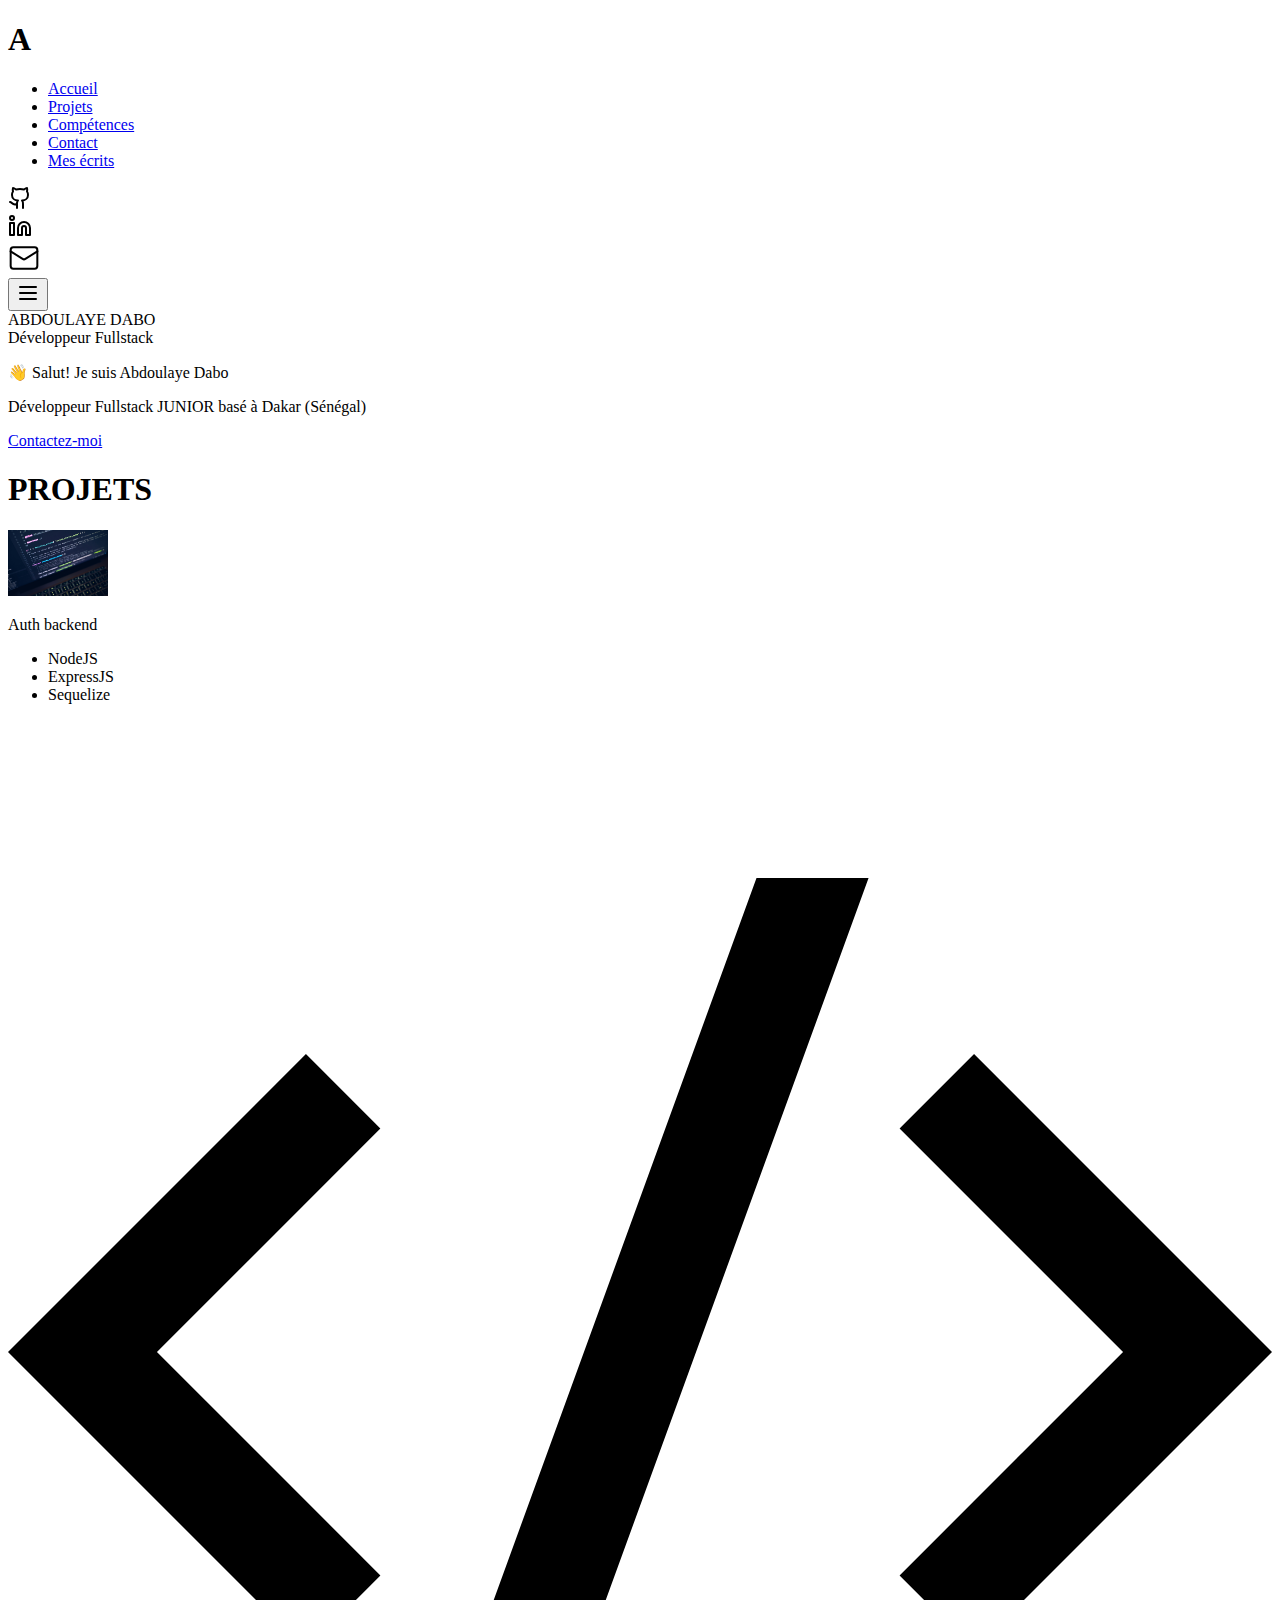
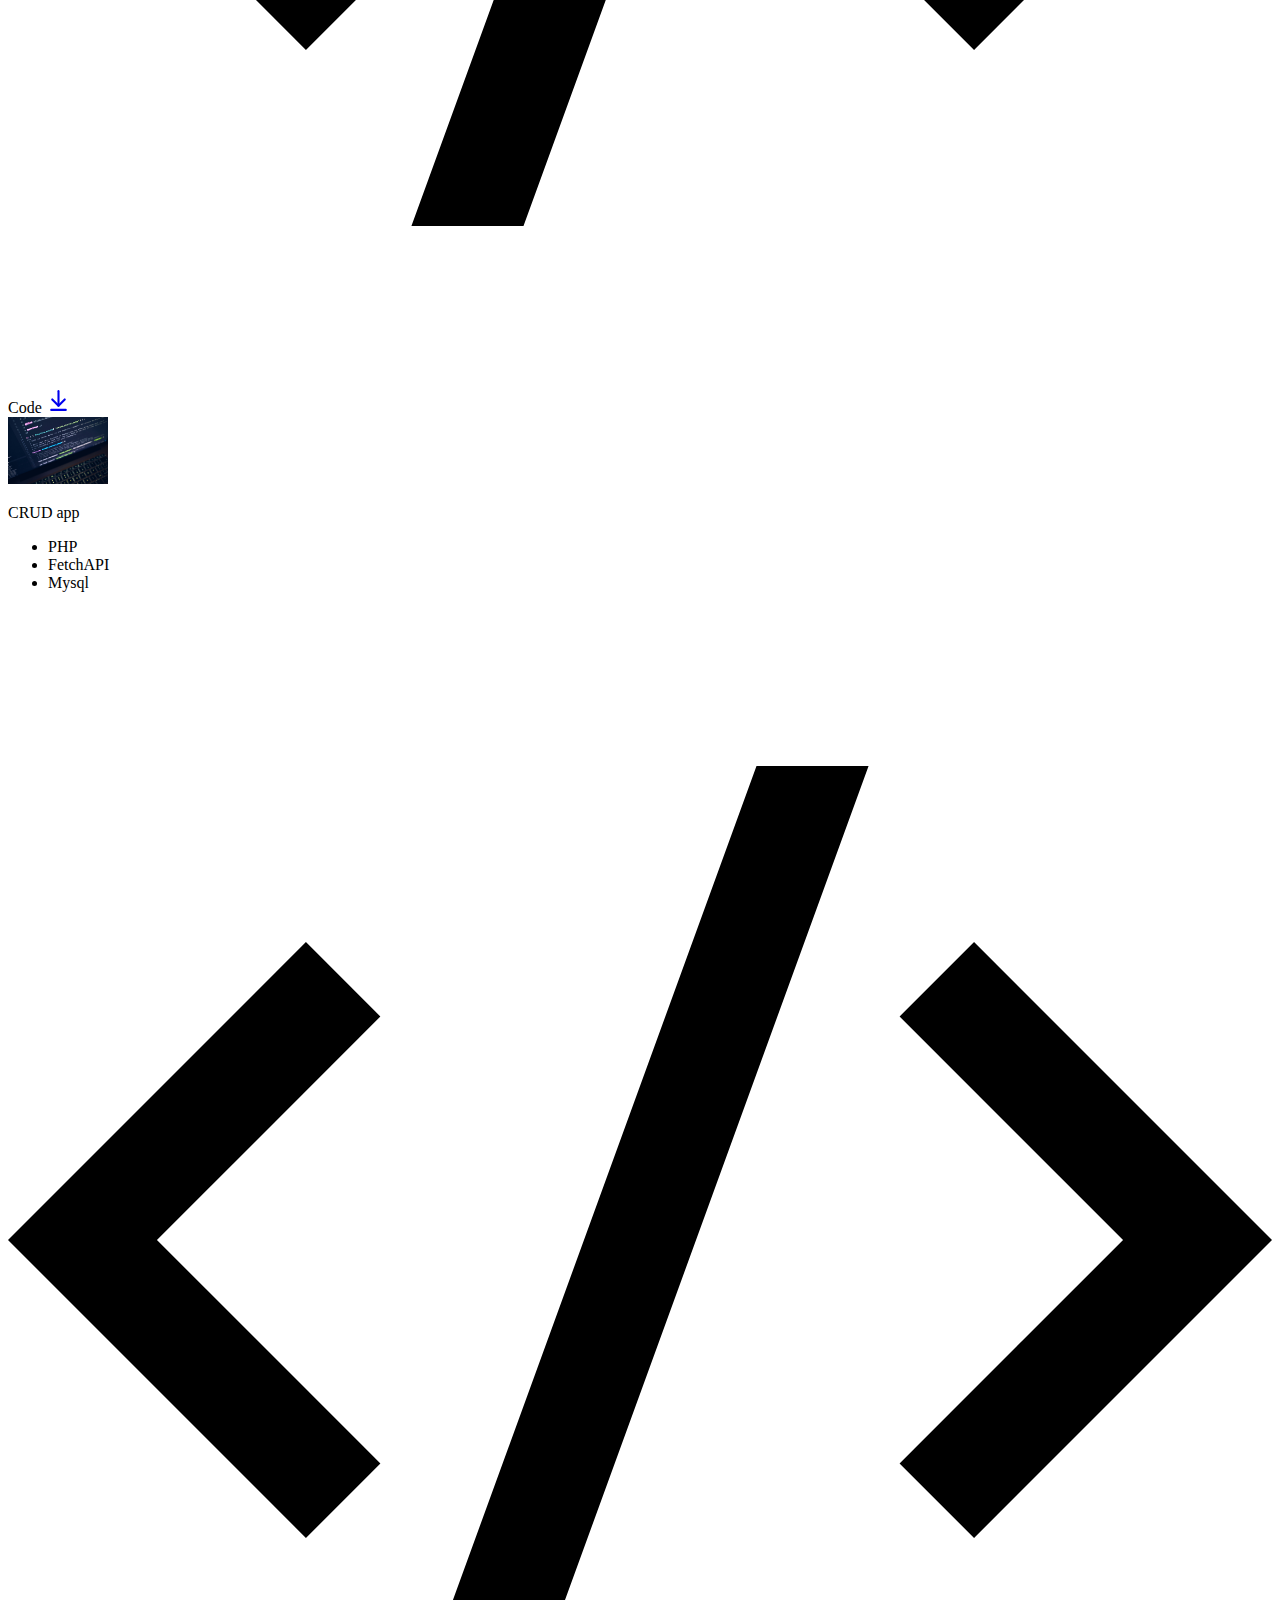
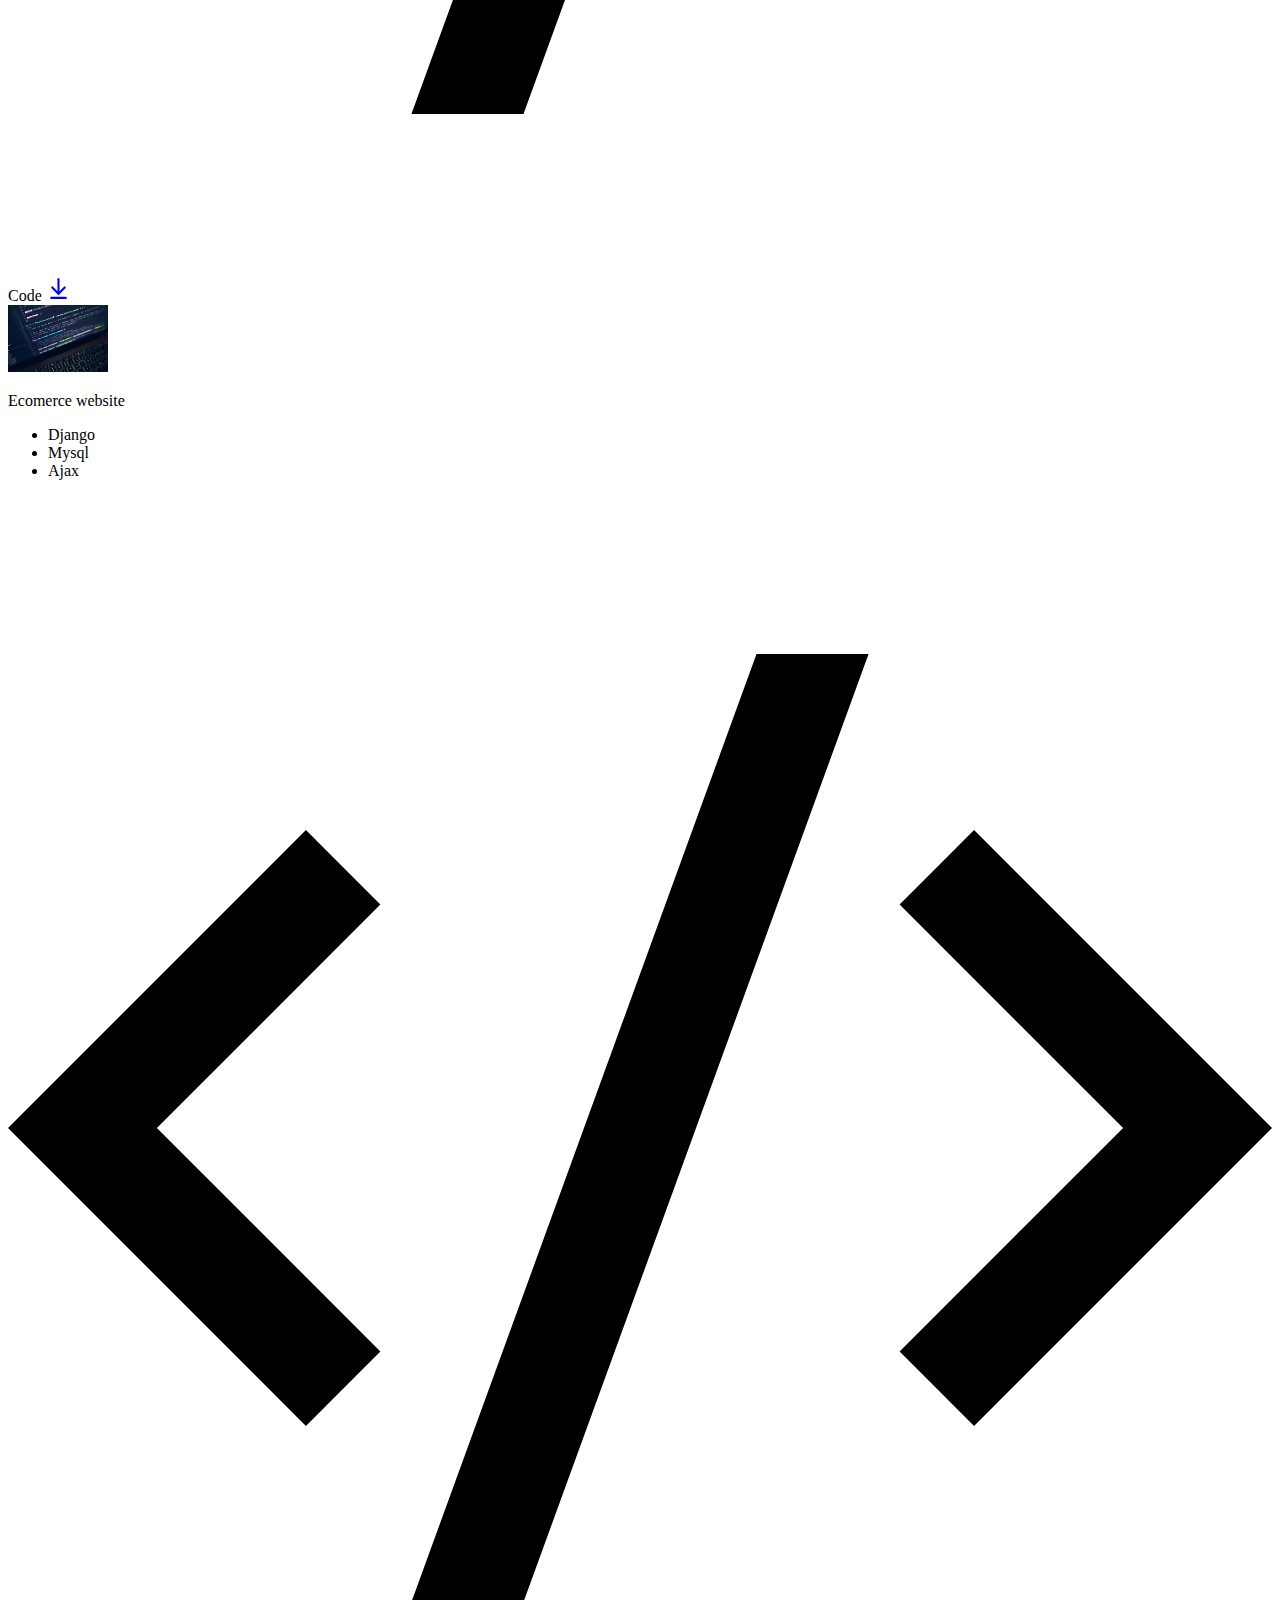
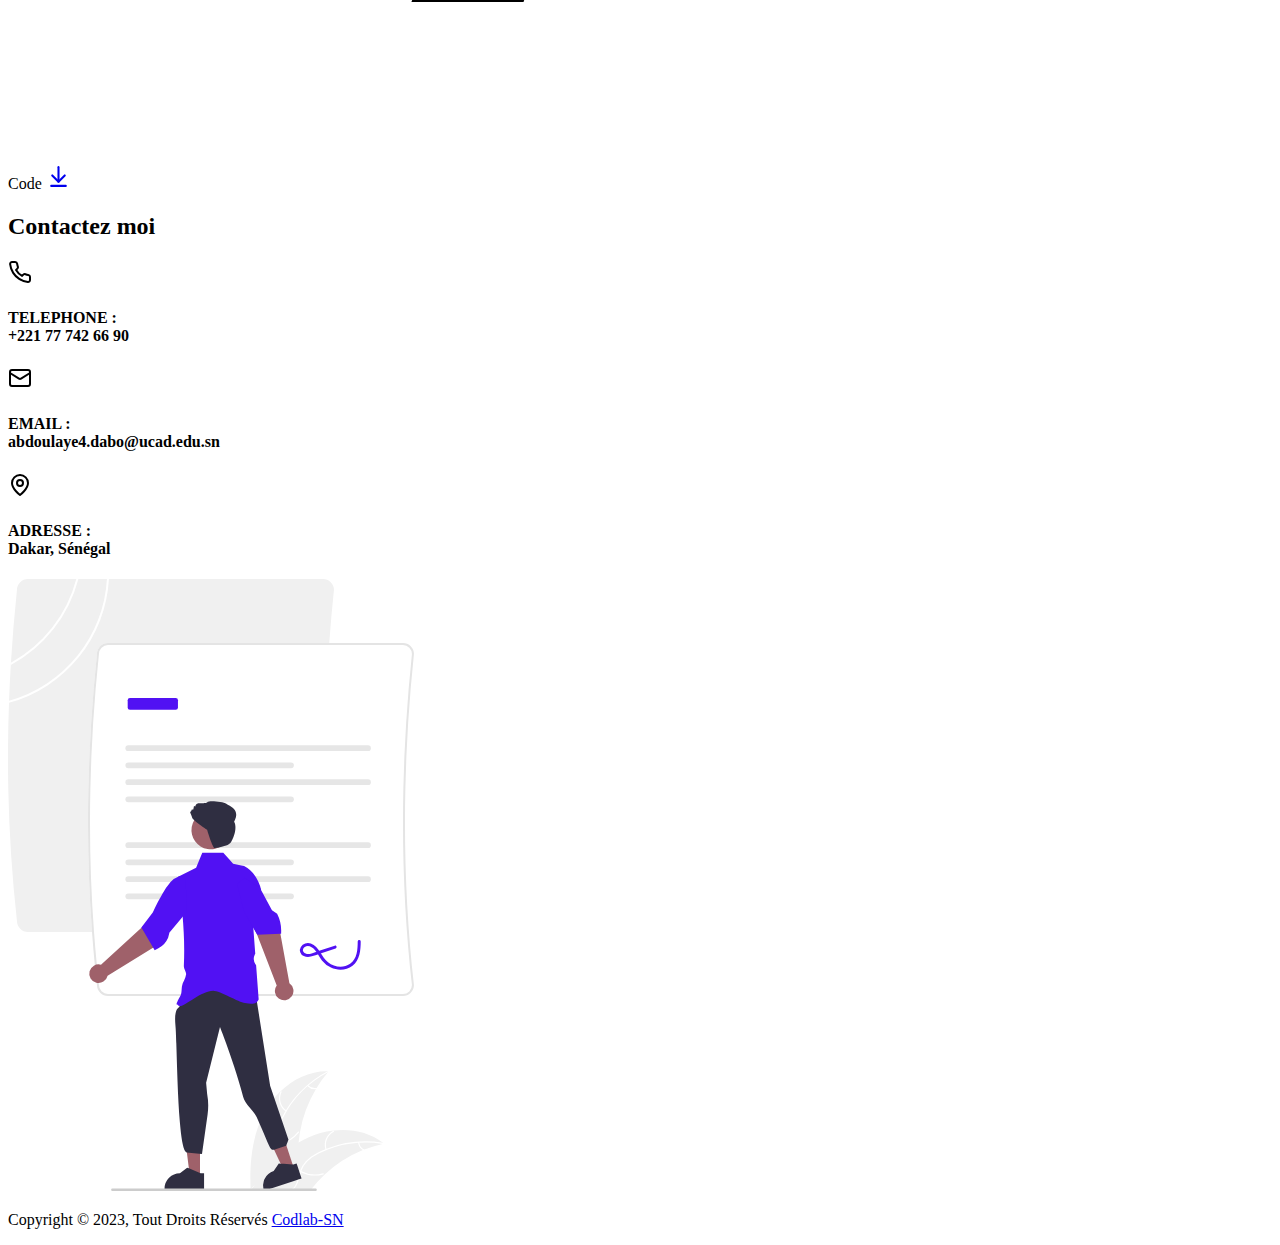
==== commit 359c38da: "V1" ====
--- a/index.html
+++ b/index.html
@@ -11,7 +11,7 @@
         href="https://fonts.googleapis.com/css2?family=Roboto:ital,wght@0,100;0,300;0,400;0,500;0,700;0,900;1,100;1,300;1,400;1,500;1,700;1,900&display=swap"
         rel="stylesheet">
     <!-- css -->
-    <link rel="stylesheet" href="app.min.css">
+    <link rel="stylesheet" href="app.css">
     <title>⚡ Abdoulaye-Dabo ⚡</title>
 </head>
 <body>
@@ -67,10 +67,10 @@
         <section id="presentation">
             <div class="card">
                 <div class="card-photo"></div>
-                <div class="card-title">AbDOULAYE DABO <br>
+                <div class="card-title">ABDOULAYE DABO <br>
                     <span>Développeur Fullstack</span>
                 </div>
-                <div class="card-socials">
+                <!-- <div class="card-socials">
                     <button class="card-socials-btn facebook">
                         <svg class="icon" xmlns="http://www.w3.org/2000/svg" width="24" viewBox="0 0 24 24" id="Layer_21"
                             height="24" data-name="Layer 21">
@@ -92,14 +92,14 @@
                             </path>
                         </svg>
                     </button>
-                </div>
+                </div> -->
             </div>
             <div class="presentation-text">
                 <!-- <img height="150px" width="150px" src="./profile.png" alt="" srcset=""> -->
                 <p class="name">
                     👋 Salut! Je suis Abdoulaye Dabo
                 </p>
-                <p class="job">Développeur Fullstack basé à Dakar (Sénégal)</p>
+                <p class="job">Développeur Fullstack JUNIOR basé à Dakar (Sénégal)</p>
                 <a href="mailto:abdoulayeleom10@gmail.com?subject=Mail from our abdoulayedabo.github.io" mai class="btn-grad">Contactez-moi</a>
 
             </div>   
@@ -380,9 +380,16 @@
                 </div>
             </div>
         </section>
-
-
     </main>
+
+    <footer>
+        <p class="copyright-text" >
+            Copyright &copy; 2023, Tout Droits Réservés <a href="#">Codlab-SN</a>
+        </p>
+        <div class="footer-links">
+
+        </div>
+    </footer>
 
     <script src="app.js"></script>
 </body>
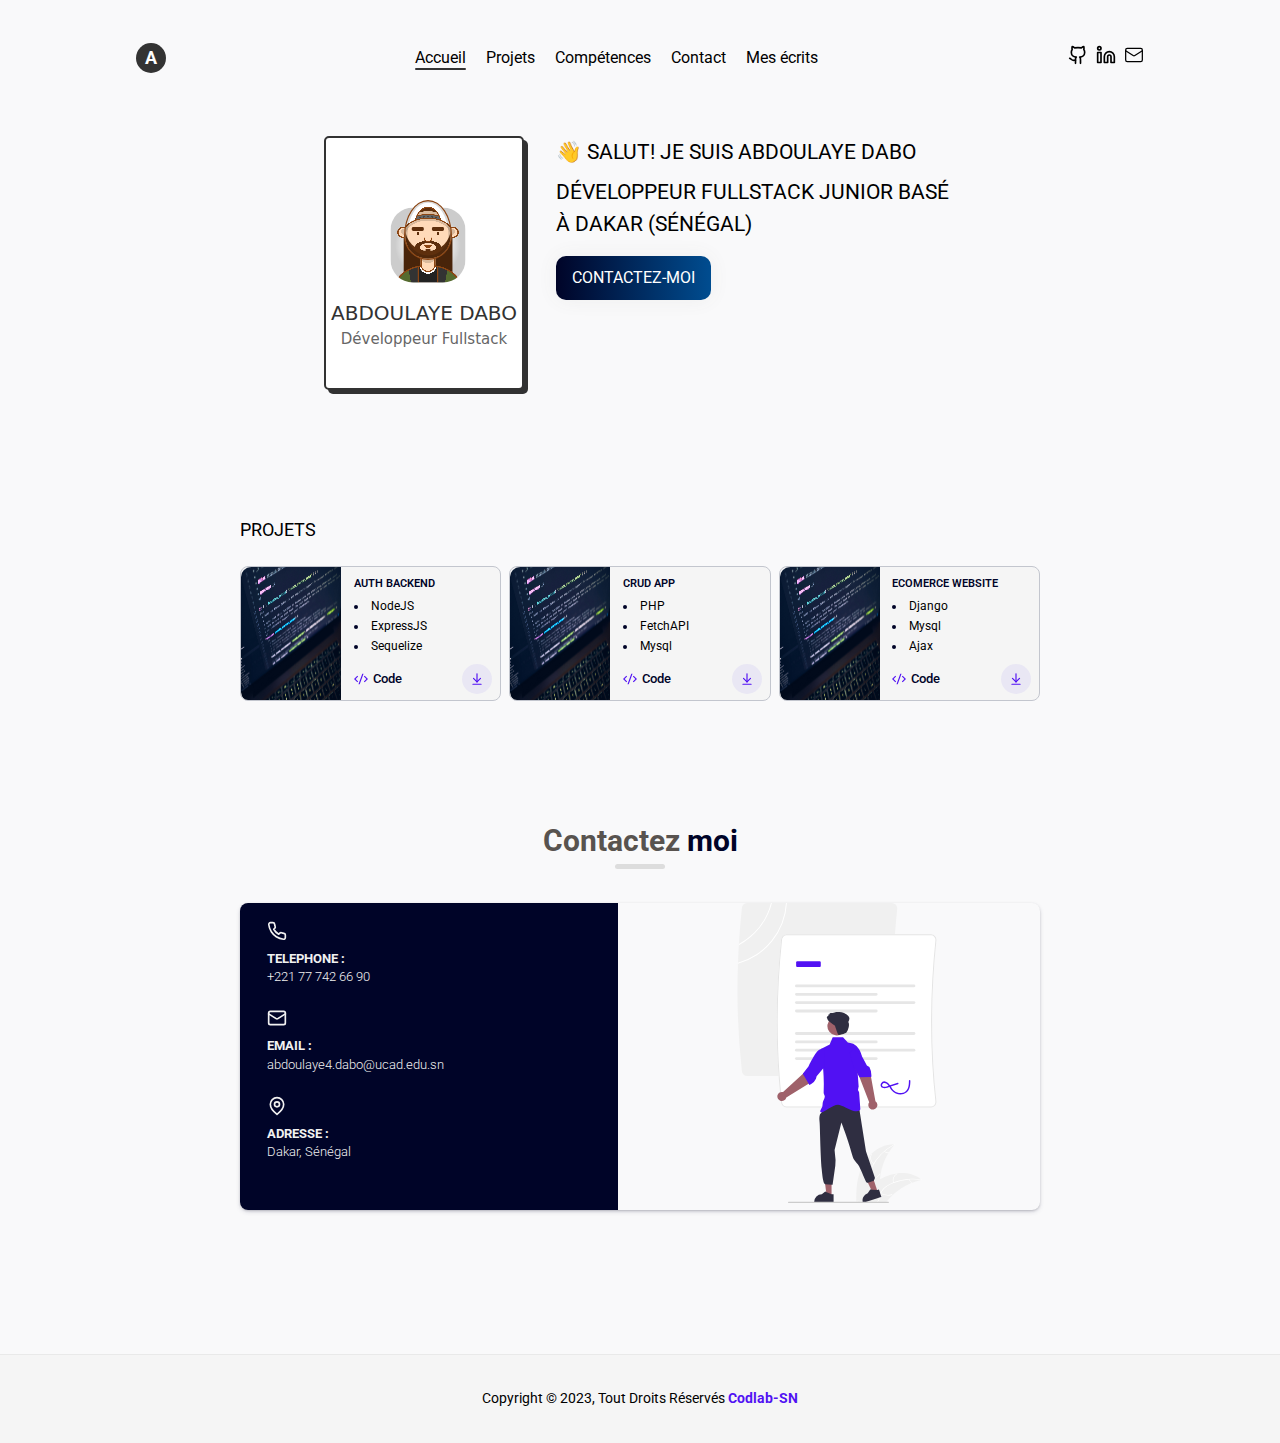
==== commit 9be73fdc: "V1" ====
--- a/index.html
+++ b/index.html
@@ -11,7 +11,7 @@
         href="https://fonts.googleapis.com/css2?family=Roboto:ital,wght@0,100;0,300;0,400;0,500;0,700;0,900;1,100;1,300;1,400;1,500;1,700;1,900&display=swap"
         rel="stylesheet">
     <!-- css -->
-    <link rel="stylesheet" href="app.css">
+    <link rel="stylesheet" href="app.min.css">
     <title>⚡ Abdoulaye-Dabo ⚡</title>
 </head>
 <body>
--- a/app.min.css
+++ b/app.min.css
@@ -0,0 +1 @@
+@import url(./base.min.css);header{display:flex;justify-content:space-around;align-items:center;padding:1rem;margin-top:20px;margin-bottom:24px}header h1{background:#333;color:#fff;height:30px;width:30px;border-radius:50%;text-align:center;font-size:18px;line-height:30px}header ul{display:flex}header ul li{margin:10px;cursor:pointer;position:relative}header ul li.active::after{content:'';position:absolute;width:100%;height:2px;left:0;background-color:#333;bottom:0;border-radius:8px}.social-ink{display:flex;gap:8px}.social-ink svg{height:20px;width:20px;cursor:pointer}.menu-btn{display:none;background-color:#f1f1f1;color:#0A0A0B;border-radius:6px;padding:4px;cursor:pointer}main{padding:1rem}section{max-width:800px;margin:auto;margin-bottom:8rem}section h1{font-size:18px;margin-bottom:1.5rem;font-weight:400}#presentation{display:flex;justify-content:center;gap:2rem}#presentation .card{--font-color:#323232;--font-color-sub:#666;--bg-color:#fff;--main-color:#323232;width:200px;height:254px;background:var(--bg-color);border:2px solid var(--main-color);box-shadow:4px 4px var(--main-color);border-radius:5px;display:flex;flex-direction:column;align-items:center;justify-content:center}#presentation .card-photo{transform:scale(.3) translate(220px,230px);width:250px;height:250px;margin-left:-125px;margin-top:-125px;background:radial-gradient(circle,rgba(0,0,0,.15) 50%,rgba(0,0,0,0) 50.8%) 14% 30%/11% 11%,radial-gradient(circle,#ffdab9 50%,rgba(255,218,185,0) 50.8%) 10% 30%/16% 16%,radial-gradient(circle,#8b4513 50%,rgba(139,69,19,0) 50.8%) 7.5% 29%/20% 20%,radial-gradient(circle,rgba(0,0,0,.15) 50%,rgba(0,0,0,0) 50.8%) 86% 30%/11% 11%,radial-gradient(circle,#ffdab9 50%,rgba(255,218,185,0) 50.8%) 90% 30%/16% 16%,radial-gradient(circle,#8b4513 50%,rgba(139,69,19,0) 50.8%) 92.5% 29%/20% 20%,radial-gradient(circle at 50% 0,#ffdab9 29.5%,#8b4513 30%,#8b4513 35%,rgba(139,69,19,0) 35.5%) 50% 95%/40% 20%,radial-gradient(ellipse at 50% 100%,rgba(139,69,19,0) 49%,#8b4513 49.5%,#8b4513 52%,rgba(139,69,19,0) 52.5%) 50% 110%/120% 40%,radial-gradient(circle at 50% 0,rgba(255,255,255,0) 35%,white 35%,white 45%,rgba(255,255,255,0) 45.5%) 50% 89%/40% 13%,linear-gradient(#8b4513,#8b4513) 37% 100%/.25em 22%,linear-gradient(#8b4513,#8b4513) 63% 100%/.25em 22%,linear-gradient(80deg,rgba(0,0,0,0) 50%,#333 50.5%) 24% 100%/1em 18%,linear-gradient(-80deg,rgba(0,0,0,0) 50%,#333 50.5%) 76% 100%/1em 18%,linear-gradient(162deg,rgba(0,0,0,0) 10%,#333 10%) 30% 100%/1.5em 21%,linear-gradient(-162deg,rgba(0,0,0,0) 10%,#333 10%) 70% 100%/1.5em 21%,radial-gradient(ellipse at 100% 100%,#556b2f 50%,rgba(85,107,47,0) 50.5%) 0 100%/37% 29%,radial-gradient(ellipse at 0 100%,#556b2f 50%,rgba(85,107,47,0) 50.5%) 100% 100%/37% 29%,radial-gradient(ellipse at 50% 100%,#222 51%,rgba(0,0,0,0) 51.5%) 50% 110%/120% 40%,radial-gradient(circle at 50% 0,rgba(0,0,0,.15) 40%,rgba(0,0,0,0) 40.5%) 50% 82%/20% 20%,linear-gradient(to right,#8b4513 4px,rgba(139,69,19,0) 4px) 50% 80%/20% 20%,linear-gradient(to left,#8b4513 4px,rgba(139,69,19,0) 4px) 50% 80%/20% 20%,linear-gradient(#ffdab9,#ffdab9) 50% 80%/20% 20%,linear-gradient(#48240a,#48240a) 50% 100%/65% 60%,radial-gradient(circle,white 30%,rgba(255,255,255,0) 62%) 50% 50%/100% 100%;background-color:#ccc;background-repeat:no-repeat;border-radius:30%}#presentation .card-photo::before{display:block;content:'';position:absolute;box-sizing:border-box;width:160px;height:200px;left:50%;top:-10%;margin-left:-80px;background:radial-gradient(circle at 50% 0,#ffdab9 30%,#8b4513 30.5%,#8b4513 41%,rgba(139,69,19,0) 41.5%) 50% 76%/2em 2em,radial-gradient(ellipse,rgba(139,69,19,0) 25%,#5e2f0d 25.5%,#5e2f0d 40%,rgba(139,69,19,0) 40.5%) 50% 100%/100% 40%,radial-gradient(ellipse at 50% 0,#8b4513 40%,#ffdab9 40.5%,#ffdab9 58%,rgba(255,218,185,0) 59%) 50% 83%/3em 1em,linear-gradient(#5e2f0d,#5e2f0d) 50% 86%/1em 1em,radial-gradient(circle,#5e2f0d 40%,rgba(139,69,19,0) 40.5%) 26% 56%/1em 1em,radial-gradient(circle,#5e2f0d 40%,rgba(139,69,19,0) 40.5%) 74% 56%/1em 1em,radial-gradient(ellipse,rgba(139,69,19,0) 52%,#8b4513 52.5%,#8b4513 55%,rgba(139,69,19,0) 55.5%) 50% 100%/150% 80%,radial-gradient(ellipse,rgba(0,0,0,0) 46%,rgba(0,0,0,.15) 46.5%,rgba(0,0,0,.15) 53%,rgba(0,0,0,0) 53%) 50% 100%/150% 80%,radial-gradient(ellipse,#ffdab9 53%,rgba(255,218,185,0) 53.5%) 50% 100%/150% 80%,radial-gradient(ellipse at 50% 100%,rgba(139,69,19,0) 35.5%,#8b4513 36%,#8b4513 38%,white 38.5%) 50% -45%/110% 60%,radial-gradient(circle,#444 23%,rgba(0,0,0,0) 24%) 30% 26%/1em 1em,radial-gradient(circle,#444 23%,rgba(0,0,0,0) 24%) 40% 25%/1em 1em,radial-gradient(circle,#444 23%,rgba(0,0,0,0) 24%) 50% 24.5%/1em 1em,radial-gradient(circle,#444 23%,rgba(0,0,0,0) 24%) 60% 25%/1em 1em,radial-gradient(circle,#444 23%,rgba(0,0,0,0) 24%) 70% 26%/1em 1em,radial-gradient(ellipse,#666 63%,#8b4513 63.5%,#8b4513 66%,rgba(139,69,19,0) 66.5%) 50% 100%/150% 80%,radial-gradient(ellipse,rgba(139,69,19,0) 40%,#5e2f0d 40.5%) 50% 0/150% 80%,linear-gradient(rgba(0,0,0,.15),rgba(0,0,0,.15)) 50% 50%/100% 100%;background-repeat:no-repeat;background-color:#ffdab9;border-radius:50% 50% 50% 50%/60% 60% 40% 40%;border:4px solid #8b4513;box-shadow:inset 0 -.2em 0 .5em rgba(0,0,0,.15),inset 0 -1.6em 0 #5e2f0d}#presentation .card-photo::after{display:block;content:'';position:absolute;width:2.5em;height:.8em;left:28.5%;top:26%;background-color:#5e2f0d;border-radius:.3em;box-shadow:4.2em 0 0 #5e2f0d}#presentation .card-title{text-align:center;color:var(--font-color);font-size:20px;font-weight:400;font-family:system-ui,-apple-system,BlinkMacSystemFont,'Segoe UI',Roboto,Oxygen,Ubuntu,Cantarell,'Open Sans','Helvetica Neue',sans-serif}#presentation .card-title span{font-size:15px;color:var(--font-color-sub)}#presentation .card-socials{display:flex;height:0;opacity:0;margin-top:20px;gap:20px;transition:0.5s}#presentation .card-socials-btn{width:25px;height:25px;border:none;background:transparent;cursor:pointer}#presentation .card-socials-btn svg{width:100%;height:100%;fill:var(--main-color)}#presentation .card:hover>.card-socials{opacity:1;height:35px}#presentation .card-socials-btn:hover{transform:translateY(-5px);transition:all 0.15s}#presentation .card-photo:hover{transition:0.3s;transform:scale(.4) translate(160px,150px)}#presentation .presentation-text{display:flex;flex-direction:column;max-width:400px}#presentation .name,#presentation .job{text-transform:uppercase;font-size:clamp(1rem,2vw,1.3rem);line-height:2rem}#presentation .job{margin-top:.5rem}#presentation .btn-grad{background-image:linear-gradient(to right,#000428 0%,#004e92 51%,#000428 100%);padding:10px 16px;text-align:center;text-transform:uppercase;transition:0.5s;background-size:200% auto;color:#fff;box-shadow:0 0 20px #eee;border-radius:10px;display:block;cursor:pointer;width:max-content;margin-top:1rem}#presentation .btn-grad:hover{background-position:right center;color:#fff;text-decoration:none}#projets .card-container{display:grid;grid-template-columns:repeat(auto-fit,minmax(190px,1fr));grid-gap:.5rem;grid-template-rows:auto}#projets .card{display:grid;grid-template-columns:100px 1fr;grid-gap:.8rem;border-radius:8px;background:#f5f5f5;height:135px;border:1.3px solid #c3c6ce;transition:0.5s ease-out;overflow:hidden;cursor:pointer;padding-right:.5rem}#projets .card img{width:100px;border-radius:10px 0 0 10px;height:100%}#projets .description-title{font-size:.7em;font-weight:600;color:#000428;margin-top:.3rem;text-transform:uppercase}#projets .description-element{font-size:12px;line-height:20px}#projets .description-element li{list-style-type:disc}#projets .description-element li::marker{color:#000428}#projets .card svg{height:14px;width:14px;color:var(--Color5)}#projets .footer{margin:.5rem 0;display:flex;gap:.5rem;justify-content:space-between;align-items:center}#projets .footer span{color:#000428;font-size:.8rem;font-weight:500;display:inline-flex;align-items:center;gap:.3rem}#projets .footer a{display:flex;flex-direction:column;justify-content:center;align-items:center;padding:.5em;border:0 solid transparent;background-color:rgba(100,77,237,.08);border-radius:1.25em;transition:all 0.2s linear;cursor:pointer}#projets .card:hover{border-color:#000428}#contact .heading h2{font-size:30px;font-weight:700;margin-bottom:50px;color:var(--dark-3);text-align:center;position:relative}#contact .heading h2::after{content:'';position:absolute;bottom:-16px;width:50px;height:5px;border-radius:1.5rem;background:var(--dark-5);right:50%;transform:translateX(50%)}#contact .heading h2 span{color:var(--blue-4)}#contact .body{display:flex;gap:1rem;box-shadow:rgba(50,50,93,.25) 0 2px 5px -1px,rgba(0,0,0,.3) 0 1px 3px -1px;border-radius:8px;overflow:hidden}#contact .body .content{padding:1rem 1.7rem;background:var(--blue-4);flex:1 1 auto}#contact .content .info{margin-bottom:20px}#contact .content .info svg{font-size:30px;padding:0;margin:0;color:var(--white-2);margin-right:20px;text-align:center;width:20px}#contact .content .info h4{font-size:13px;line-height:1.4;color:var(--white-2)}#contact .content .info h4 span{font-size:13px;font-weight:300}#contact .image svg{height:300px}footer{padding:2rem 1rem;border-top:1px solid var(--white-4);text-align:center;font-size:.9rem;background:var(--white-5)}footer .copyright-text a{color:var(--blue-3);font-weight:700}@media screen and (max-width:768px){section{margin-bottom:5rem}header{justify-content:space-between;padding-left:25px;padding-right:25px;margin-bottom:16px}header ul,.social-ink{display:none}.menu-btn{display:block}#presentation{display:flex;flex-direction:column;gap:1.3rem}#presentation .job{margin-top:0rem}#presentation .card{width:100%;height:200px}#contact .image{display:none}}@media screen and (max-width:850px){#projets .card-container{grid-template-columns:repeat(auto-fit,minmax(150px,1fr));grid-gap:20px}#projets .card img{width:100%;border-radius:10px}#projets .card{grid-template-columns:1fr;padding:.5rem .7rem;height:auto}#projets .description-element{margin-bottom:1rem}}@media screen and (max-width:540px){#projets .card-container{grid-template-columns:repeat(auto-fit,minmax(90px,200px));grid-gap:20px}#projets .card{grid-template-columns:repeat(auto-fit,minmax(100px,1fr))}}@media screen and (max-width:487px){#projets .card-container{grid-template-columns:1fr;grid-gap:20px}#projets .card{grid-template-columns:repeat(auto-fit,minmax(50px,1fr))}}